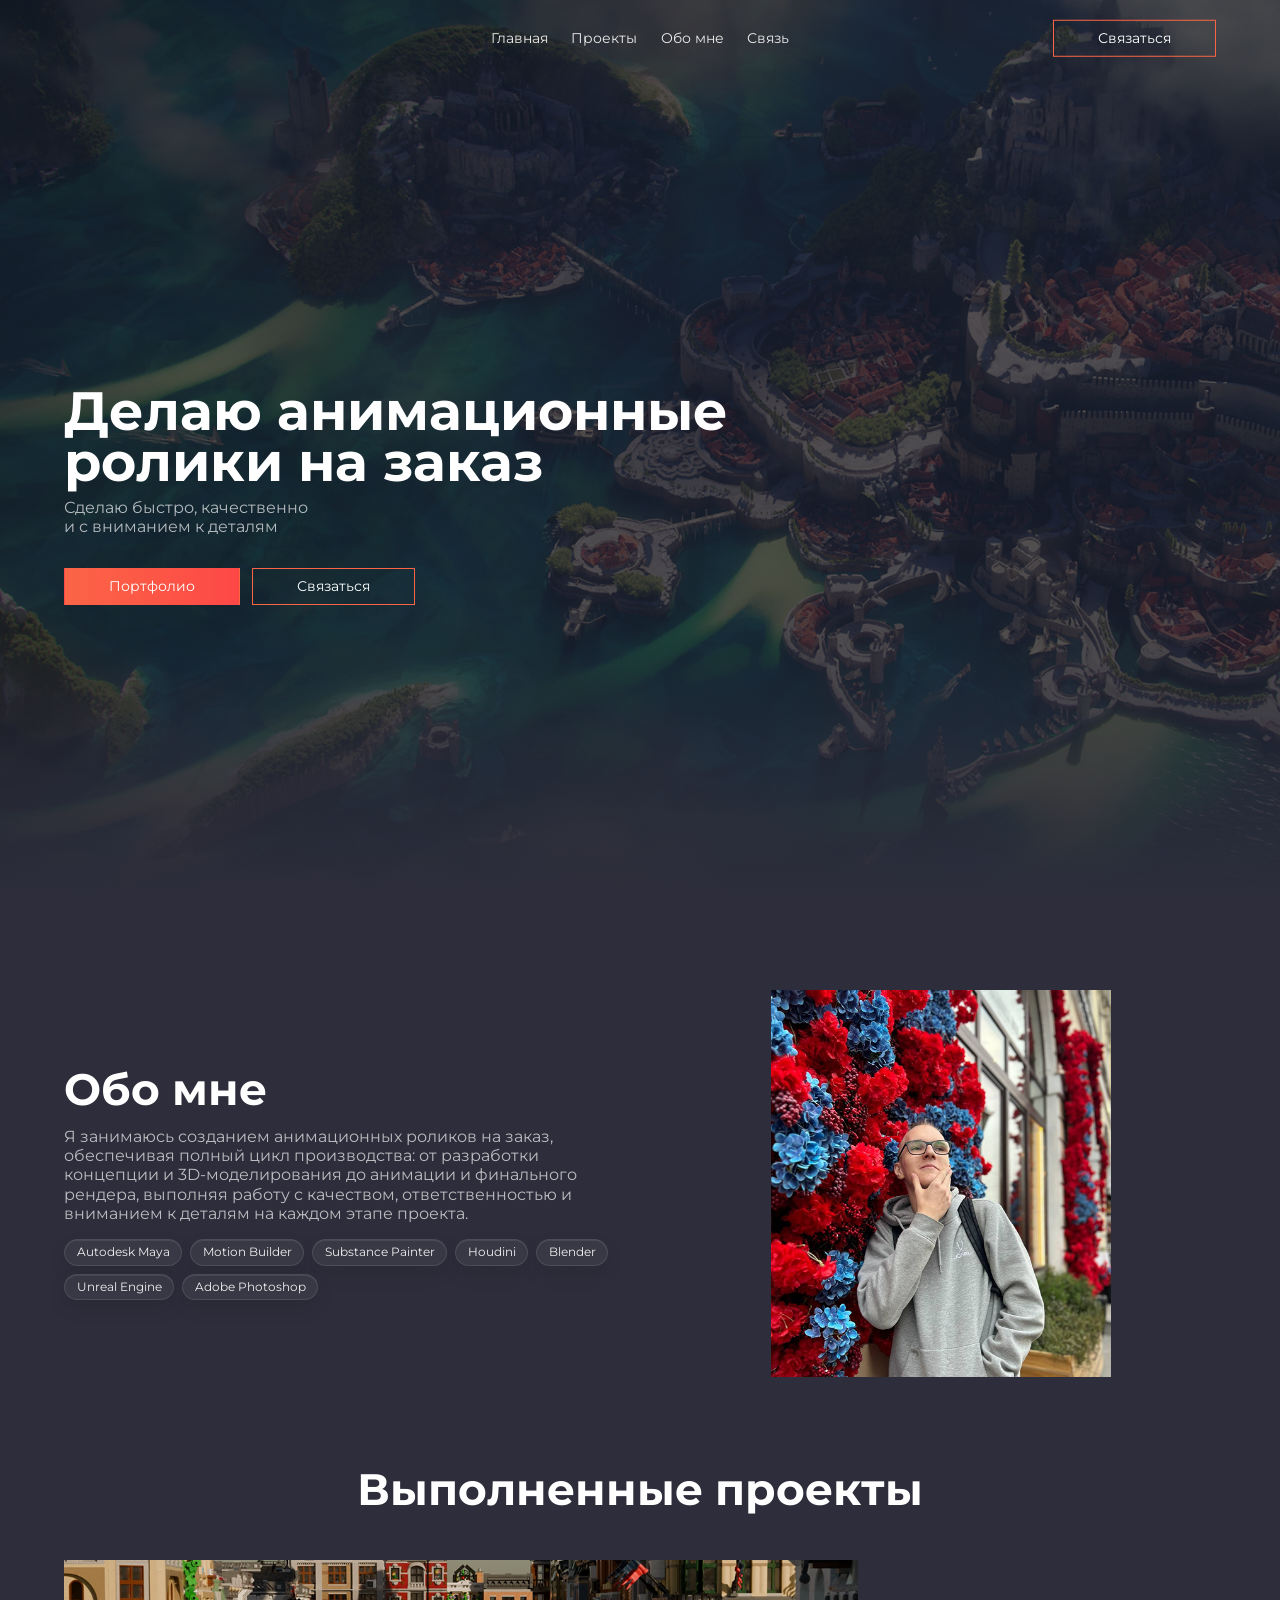
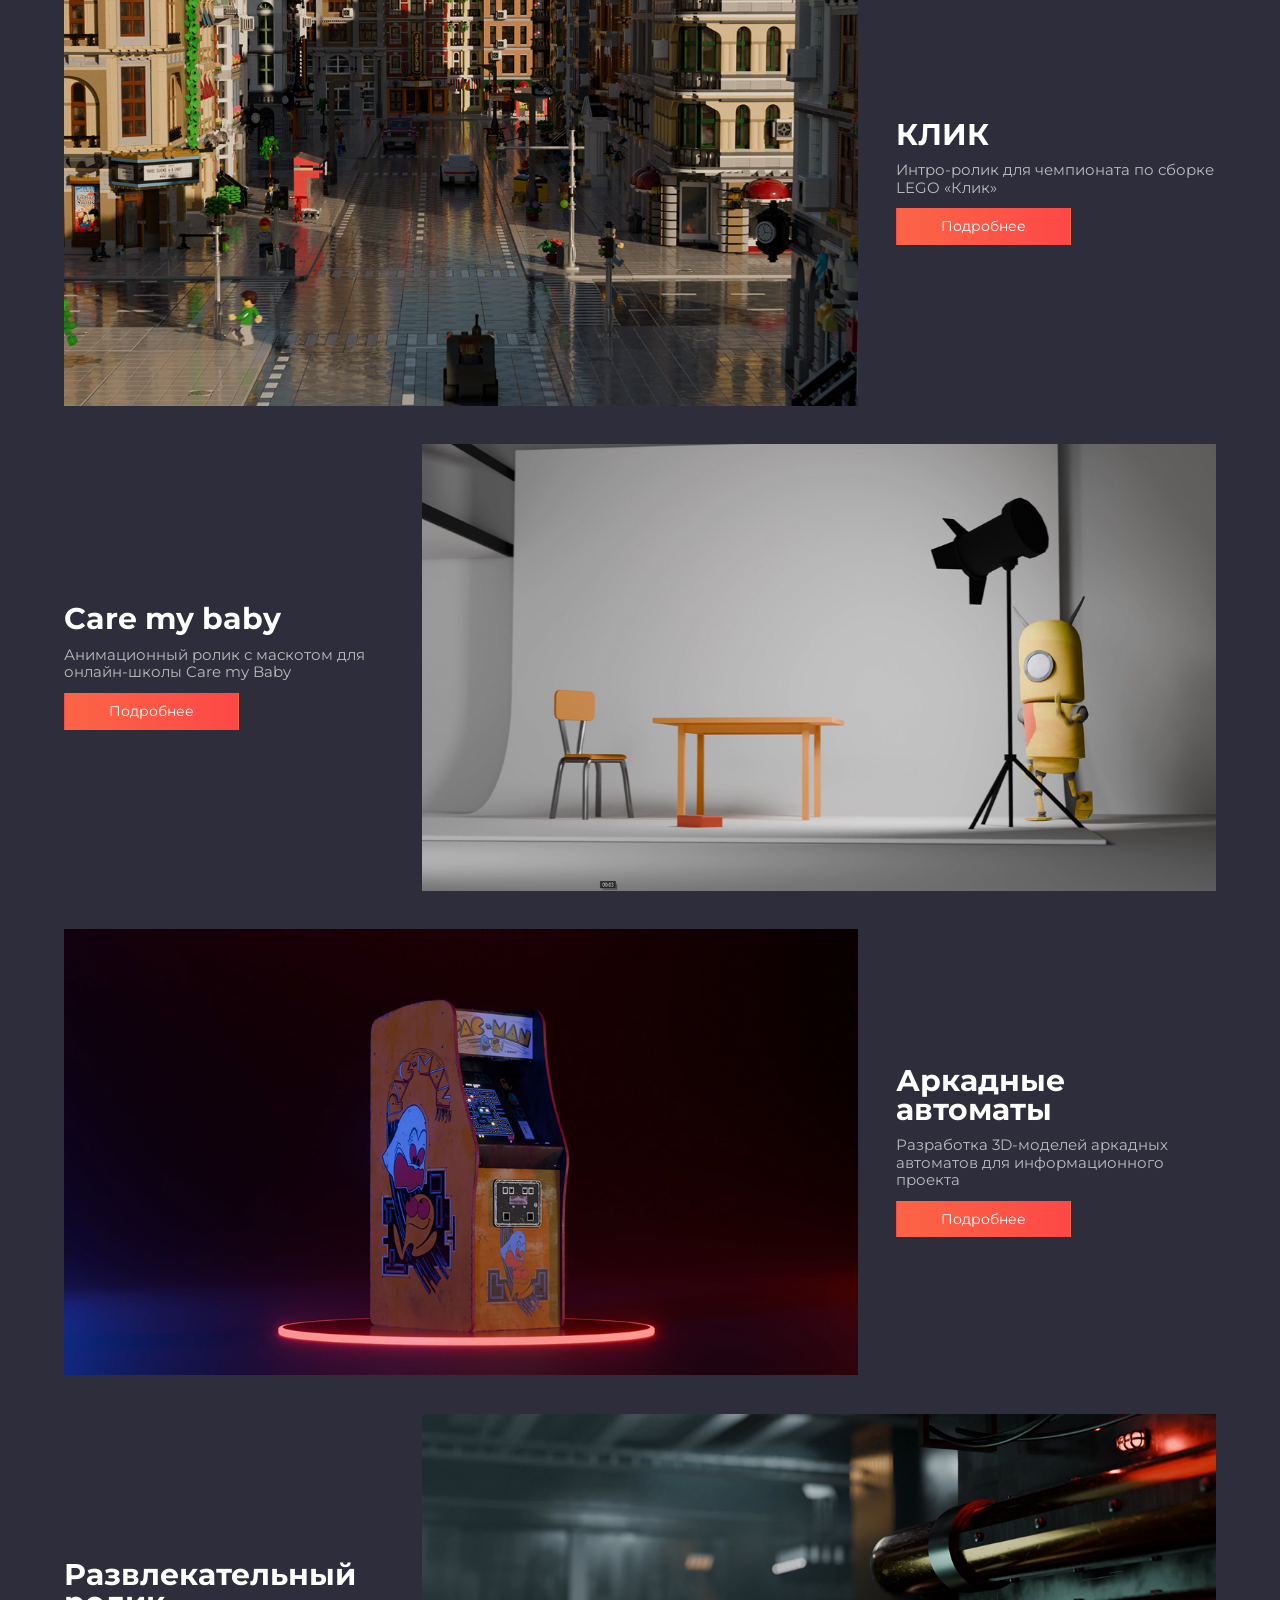
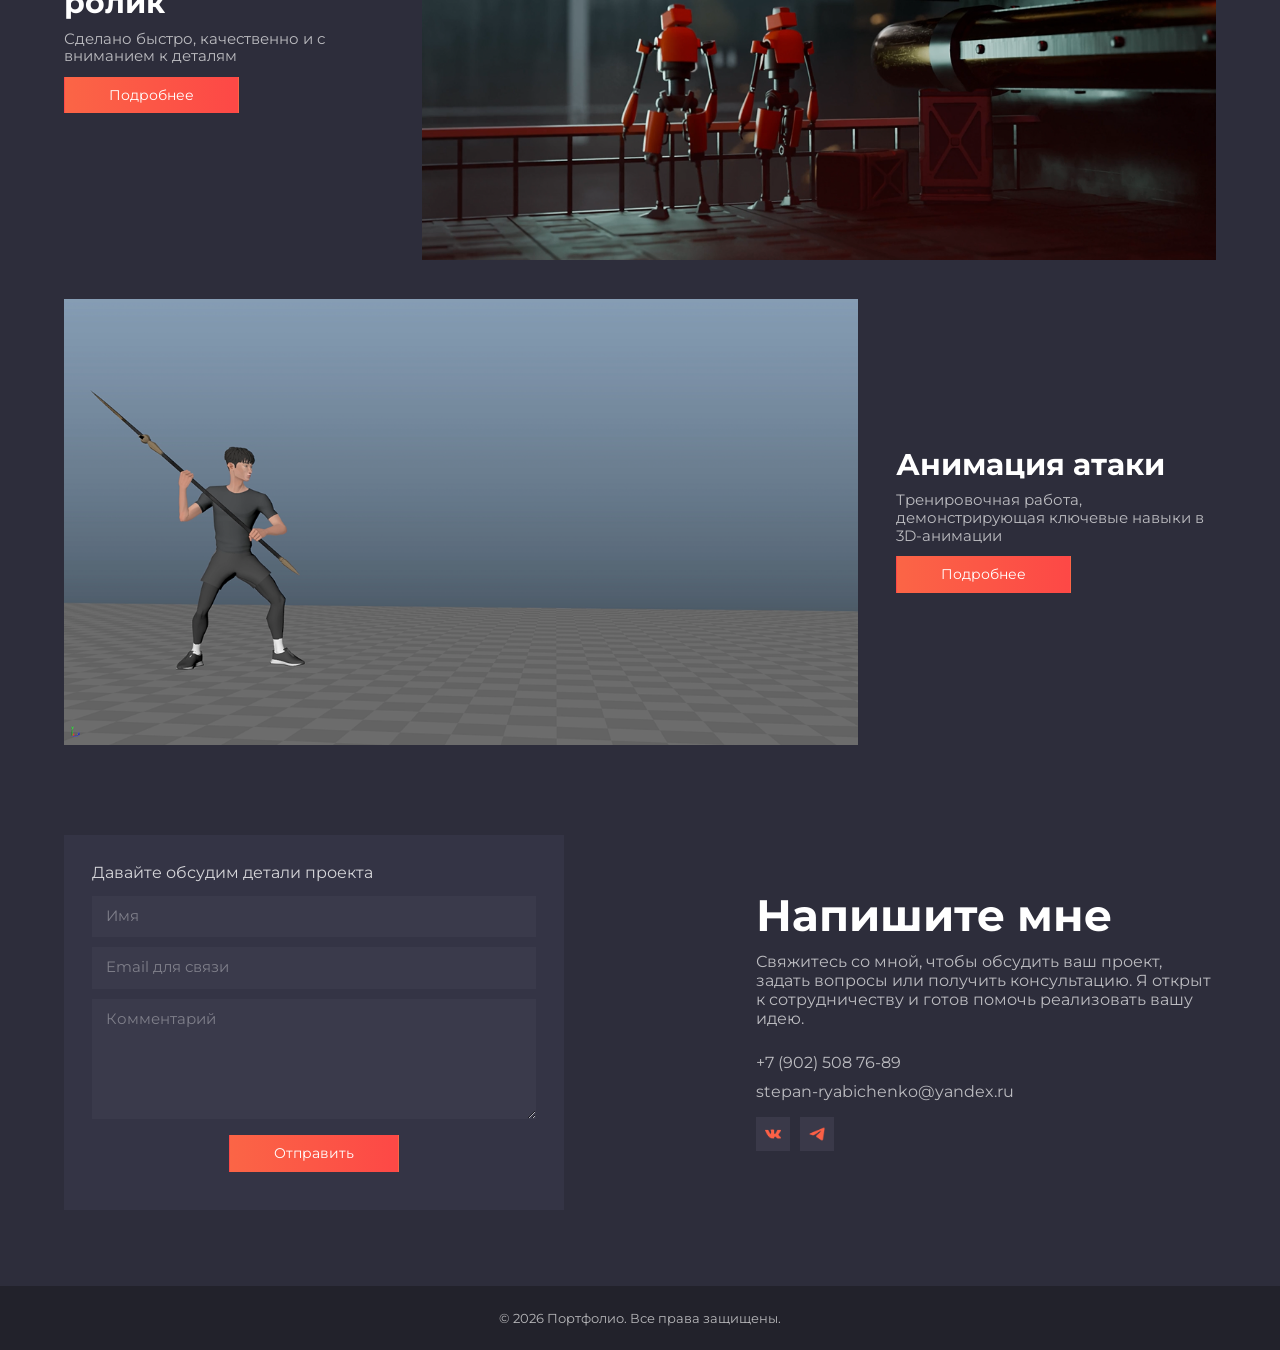
==== index.html @ 2464dab4 "init" ====
<!DOCTYPE html>
<html lang="ru">
<head>
  <meta charset="UTF-8" />
  <meta name="viewport" content="width=device-width, initial-scale=1.0" />
  <title>Портфолио 3D-аниматора</title>

  <link rel="preconnect" href="https://fonts.googleapis.com">
  <link rel="preconnect" href="https://fonts.gstatic.com" crossorigin>
  <link href="https://fonts.googleapis.com/css2?family=Montserrat:wght@400;700&display=swap" rel="stylesheet">

  <link rel="stylesheet" href="style.css" />
</head>
<body>
<header class="site-header">
  <div class="container site-header__inner">
    <nav class="nav">
      <a href="#hero">Главная</a>
      <a href="#projects">Проекты</a>
      <a href="#about">Обо мне</a>
      <a href="#contacts">Связь</a>
    </nav>
    <a class="btn btn--outline" href="#contacts">Связаться</a>
  </div>
</header>

 <main>
  <section class="hero" id="hero">
    <div class="container">
      <div class="hero__content">
        <div class="hero__text">
          <h1>Делаю анимационные<br>ролики на заказ</h1>
          <p class="hero__subtitle">
            Сделаю быстро, качественно<br>
            и с вниманием к деталям
          </p>
        </div>

        <div class="hero__actions">
          <a class="btn" href="#projects">Портфолио</a>
          <a class="btn btn--outline" href="#contacts">Связаться</a>
        </div>
      </div>
    </div>
  </section>

  <section class="about section" id="about">
    <div class="container about__wrapper">
      <div class="about__content">
        <h2>Обо мне</h2>
        <p>
          Я занимаюсь созданием анимационных роликов на заказ, обеспечивая полный
          цикл производства: от разработки концепции и 3D-моделирования до анимации
          и финального рендера, выполняя работу с качеством, ответственностью и
          вниманием к деталям на каждом этапе проекта.
        </p>

        <div class="skills">
          <span>Autodesk Maya</span>
          <span>Motion Builder</span>
          <span>Substance Painter</span>
          <span>Houdini</span>
          <span>Blender</span>
          <span>Unreal Engine</span>
          <span>Adobe Photoshop</span>
        </div>
      </div>

      <div class="about__image">
        <img src="img/portrait.png" alt="Портрет">
      </div>
    </div>
  </section>

  <section class="projects section" id="projects">
    <div class="container">
      <h2 class="section-title">Выполненные проекты</h2>

      <div class="projects-list">
        <article class="project">
          <div class="project__image">
            <img src="img/project-01.png" alt="Проект КЛИК">
          </div>
          <div class="project__info">
            <h3>КЛИК</h3>
            <p>Интро-ролик для чемпионата по сборке LEGO «Клик»</p>
            <a class="btn" href="project-01.html">Подробнее</a>
          </div>
        </article>

        <article class="project project--reverse">
          <div class="project__image">
            <img src="img/project-02.png" alt="Проект Care my baby">
          </div>
          <div class="project__info">
            <h3>Care my baby</h3>
            <p>Анимационный ролик с маскотом для онлайн-школы Care my Baby</p>
            <a class="btn" href="project-02.html">Подробнее</a>
          </div>
        </article>

        <article class="project">
          <div class="project__image">
            <img src="img/project-03.png" alt="Аркадные автоматы">
          </div>
          <div class="project__info">
            <h3>Аркадные автоматы</h3>
            <p>Разработка 3D-моделей аркадных автоматов для информационного проекта</p>
            <a class="btn" href="project-03.html">Подробнее</a>
          </div>
        </article>

        <article class="project project--reverse">
          <div class="project__image">
            <img src="img/project-04.png" alt="Развлекательный ролик">
          </div>
          <div class="project__info">
            <h3>Развлекательный ролик</h3>
            <p>Сделано быстро, качественно и с вниманием к деталям</p>
            <a class="btn" href="project-04.html">Подробнее</a>
          </div>
        </article>

        <article class="project">
          <div class="project__image">
            <img src="img/project-05.png" alt="Анимационный ролик">
          </div>
          <div class="project__info">
            <h3>Анимация атаки</h3>
            <p>Тренировочная работа, демонстрирующая ключевые навыки в 3D-анимации</p>
            <a class="btn" href="project-05.html">Подробнее</a>
          </div>
        </article>
      </div>
    </div>
  </section>

  <section class="contacts section" id="contacts">
    <div class="container contacts__wrapper">
        <form id="contact-form" class="contact-form">
        <p class="contact-form__title">Давайте обсудим детали проекта</p>

        <input type="text" id="name" placeholder="Имя">
        <input type="email" id="email" placeholder="Email для связи">
        <textarea id="message" placeholder="Комментарий"></textarea>

        <button id="submit-btn" class="btn" type="submit">
            Отправить
        </button>

        <div id="form-status" class="form-status"></div>
        </form>

      <div class="contacts__content">
        <h2>Напишите мне</h2>
        <p>
          Свяжитесь со мной, чтобы обсудить ваш проект, задать вопросы или получить
          консультацию. Я открыт к сотрудничеству и готов помочь реализовать вашу идею.
        </p>

        <div class="contacts__info">
          <a href="tel:+79025087689">+7 (902) 508 76-89</a>
          <a href="mailto:stepan-ryabichenko@yandex.ru">stepan-ryabichenko@yandex.ru</a>

          <div class="socials">
            <a href="#" aria-label="VK">
              <img src="img/icon-01.png" alt="VK">
            </a>
            <a href="#" aria-label="Telegram">
              <img src="img/icon-02.png" alt="Telegram">
            </a>
          </div>
        </div>
      </div>
    </div>
  </section>
</main>

  <footer class="footer">
    <div class="container">
      <p>© 2026 Портфолио. Все права защищены.</p>
    </div>
  </footer>

  <script src="java/script4.js"></script>
</body>
</html>
---- style.css ----
:root {
  --bg-color: #2d2d3b;
  --card-color: #343445;
  --footer-color: #22222b;
  --icon-bg: #3a3949;

  --text-color: #ffffff;
  --text-muted: rgba(255, 255, 255, 0.8);
  --text-soft: rgba(255, 255, 255, 0.68);

  --gradient-start: #fb6546;
  --gradient-end: #fd4846;

  --container-width: min(90vw, 1200px);

  --section-gap: clamp(56px, 7vw, 96px);
  --title-text-gap: 10px;
  --hero-gap: 32px;

  --transition: 0.25s ease;
}

* {
  margin: 0;
  padding: 0;
  box-sizing: border-box;
}

html {
  scroll-behavior: smooth;
  font-size: 16px;
  height: 100%;
}

body {
  min-height: 100%;
  font-family: "Montserrat", Arial, sans-serif;
  font-weight: 400;
  background-color: var(--bg-color);
  color: var(--text-color);
  line-height: 1.2;
}

img {
  display: block;
  width: 100%;
  height: auto;
}

a {
  color: inherit;
  text-decoration: none;
}

button,
input,
textarea {
  font: inherit;
  color: inherit;
}

.container {
  width: var(--container-width);
  margin: 0 auto;
}

.section {
  margin-top: var(--section-gap);
}

/* HEADER */

.site-header {
  position: absolute;
  top: 0;
  left: 0;
  width: 100%;
  z-index: 5;
}

.site-header__inner {
  display: flex;
  justify-content: center;
  align-items: center;
  gap: clamp(22px, 2vw, 36px);
  padding: clamp(20px, 2.5vw, 30px) 0;
  position: relative;
}

.nav {
  display: flex;
  align-items: center;
  gap: clamp(16px, 1.8vw, 26px);
  flex-wrap: wrap;
}

.nav a {
  font-size: clamp(0.8rem, 0.75rem + 0.15vw, 0.95rem);
  font-weight: 400;
  color: rgba(255, 255, 255, 0.9);
  transition: opacity var(--transition);
}

.nav a:hover {
  opacity: 0.75;
}

/* BUTTONS */

.btn {
  display: inline-flex;
  justify-content: center;
  align-items: center;
  padding: 0.625em 3.125em;
  background: linear-gradient(to right, var(--gradient-start), var(--gradient-end));
  color: var(--text-color);
  border: 1px solid transparent;
  cursor: pointer;
  font-size: clamp(0.8rem, 0.76rem + 0.15vw, 0.95rem);
  font-weight: 400;
  transition:
    filter var(--transition),
    transform var(--transition),
    background var(--transition),
    border-color var(--transition),
    box-shadow var(--transition);
}

.btn:hover {
  filter: brightness(0.84);
  color: var(--text-color);
}

.btn:active {
  filter: brightness(0.72);
  transform: translateY(1px);
  color: var(--text-color);
}

.btn--outline {
  background: transparent;
  border: 1px solid var(--gradient-start);
  color: var(--text-color);
}

.btn--outline:hover {
  background: linear-gradient(to right, var(--gradient-start), var(--gradient-end));
  border-color: transparent;
  filter: brightness(0.84);
  color: var(--text-color);
}

.btn--outline:active {
  background: linear-gradient(to right, var(--gradient-start), var(--gradient-end));
  border-color: transparent;
  filter: brightness(0.72);
  transform: translateY(1px);
  color: var(--text-color);
}

.site-header .btn {
  position: absolute;
  right: 0;
  top: 50%;
  transform: translateY(-50%);
}

/* HERO */

.hero {
  min-height: 100vh;
  display: flex;
  align-items: center;
  background:
    linear-gradient(rgba(20, 22, 32, 0.35), rgba(20, 22, 32, 0.45)),
    url("img/main.png") center / cover no-repeat;
  position: relative;
}

.hero::after {
  content: "";
  position: absolute;
  inset: 0;
  background: linear-gradient(to bottom, rgba(45, 45, 59, 0) 72%, var(--bg-color) 100%);
}

.hero .container {
  position: relative;
  z-index: 2;
}

.hero__content {
  max-width: min(100%, 820px);
  display: flex;
  flex-direction: column;
  align-items: flex-start;
  gap: var(--hero-gap);
  padding-top: clamp(70px, 7vw, 110px);
}

.hero__text {
  display: flex;
  flex-direction: column;
  gap: var(--title-text-gap);
}

.hero h1 {
  font-size: clamp(2.45rem, 1.8rem + 2vw, 4rem);
  font-weight: 700;
  line-height: 0.95;
  max-width: none;
}

.hero__subtitle {
  font-size: clamp(0.9rem, 0.82rem + 0.25vw, 1rem);
  font-weight: 400;
  color: var(--text-soft);
  line-height: 1.2;
}

.hero__actions {
  display: flex;
  align-items: center;
  gap: 12px;
  flex-wrap: wrap;
}

/* TITLES */

.section-title,
.about h2,
.contacts h2 {
  font-size: clamp(2rem, 1.5rem + 1.6vw, 3rem);
  font-weight: 700;
  line-height: 1;
}

.section-title {
  text-align: center;
  margin-bottom: clamp(30px, 4vw, 48px);
}

/* PROJECTS */

.projects-list {
  display: flex;
  flex-direction: column;
  gap: clamp(28px, 3vw, 46px);
}

.project {
  display: flex;
  align-items: center;
  justify-content: space-between;
  gap: clamp(20px, 3vw, 42px);
}

.project--reverse {
  flex-direction: row-reverse;
}

.project__image,
.project__info {
  flex: 1 1 0;
}

.project__image img {
  aspect-ratio: 16 / 9;
  object-fit: cover;
}

.project__info {
  max-width: 320px;
  display: flex;
  flex-direction: column;
  align-items: flex-start;
  gap: 12px;
}

.project__info h3 {
  font-size: clamp(1.5rem, 1.15rem + 0.9vw, 2rem);
  font-weight: 700;
  line-height: 0.95;
}

.project__info p {
  font-size: clamp(0.85rem, 0.8rem + 0.2vw, 1rem);
  font-weight: 400;
  color: var(--text-soft);
  line-height: 1.15;
}

/* ABOUT */

.about__wrapper {
  display: flex;
  justify-content: space-between;
  align-items: center;
  gap: clamp(24px, 4vw, 54px);
}

.about__content,
.about__image {
  flex: 1 1 0;
}

.about__content {
  max-width: 560px;
  display: flex;
  flex-direction: column;
  gap: 16px;
}

.about__content p {
  font-size: clamp(0.9rem, 0.84rem + 0.2vw, 1rem);
  font-weight: 400;
  color: var(--text-soft);
  line-height: 1.2;
}

.skills {
  display: flex;
  flex-wrap: wrap;
  gap: 8px;
}

.skills span {
  display: inline-flex;
  align-items: center;
  justify-content: center;
  padding: 0.42em 0.95em;
  font-size: clamp(0.68rem, 0.64rem + 0.15vw, 0.8rem);
  font-weight: 400;
  color: rgba(255, 255, 255, 0.92);
  background: rgba(255, 255, 255, 0.06);
  border: 1px solid rgba(255, 255, 255, 0.1);
  box-shadow:
    inset 0 1px 0 rgba(255, 255, 255, 0.08),
    0 8px 20px rgba(0, 0, 0, 0.08);
  backdrop-filter: blur(8px);
  -webkit-backdrop-filter: blur(8px);
  border-radius: 999px;
}

.about__image {
  display: flex;
  justify-content: center;
}

.about__image img {
  width: min(100%, 340px);
  object-fit: cover;
}

/* CONTACTS */

.contacts__wrapper {
  display: flex;
  justify-content: space-between;
  align-items: center;
  gap: clamp(24px, 4vw, 60px);
}

.contacts__content,
.contact-form {
  flex: 1 1 0;
}

.contact-form {
  max-width: 500px;
  background-color: var(--card-color);
  padding: clamp(20px, 2.5vw, 28px);
  display: flex;
  flex-direction: column;
  gap: 10px;
}

.contact-form__title {
  font-size: clamp(0.9rem, 0.84rem + 0.2vw, 1rem);
  font-weight: 400;
  color: var(--text-muted);
  margin-bottom: 4px;
}

.contact-form input,
.contact-form textarea {
  width: 100%;
  border: none;
  outline: none;
  padding: 12px 14px;
  background: rgba(255, 255, 255, 0.03);
  color: var(--text-color);
  font-size: clamp(0.85rem, 0.8rem + 0.15vw, 0.95rem);
  font-weight: 400;
}

.contact-form input::placeholder,
.contact-form textarea::placeholder {
  color: rgba(255, 255, 255, 0.35);
}

.contact-form textarea {
  min-height: 120px;
  resize: vertical;
}

.contact-form .btn {
  align-self: center;
  margin-top: 6px;
}

.contacts__content {
  max-width: 460px;
  display: flex;
  flex-direction: column;
  gap: 14px;
}

.contacts__content p,
.contacts__info a {
  font-size: clamp(0.9rem, 0.84rem + 0.2vw, 1rem);
  font-weight: 400;
  color: var(--text-soft);
  line-height: 1.2;
}

.contacts__info {
  display: flex;
  flex-direction: column;
  gap: 10px;
  margin-top: 10px;
}

.socials {
  display: flex;
  gap: 10px;
  margin-top: 6px;
}

.socials a {
  display: inline-flex;
  justify-content: center;
  align-items: center;
  width: 34px;
  height: 34px;
  background-color: var(--icon-bg);
  transition: opacity var(--transition), transform var(--transition), background-color var(--transition);
}

.socials a img {
  width: 16px;
  height: 16px;
  object-fit: contain;
}

.socials a:hover {
  opacity: 0.9;
  background-color: #444355;
}

.socials a:active {
  transform: translateY(1px);
}

/* FOOTER */

.footer {
  margin-top: clamp(50px, 6vw, 80px);
  padding: 24px 0;
  text-align: center;
  background-color: var(--footer-color);
}

.footer p {
  font-size: clamp(0.78rem, 0.74rem + 0.12vw, 0.9rem);
  font-weight: 400;
  color: var(--text-soft);
}

/* ADAPTIVE */

@media (max-width: 1024px) {
  .site-header__inner {
    justify-content: space-between;
  }

  .site-header .btn {
    position: static;
    transform: none;
    margin-left: auto;
  }

  .project,
  .project--reverse,
  .about__wrapper,
  .contacts__wrapper {
    flex-direction: column;
    align-items: flex-start;
  }

  .project__info,
  .about__content,
  .contacts__content,
  .contact-form {
    max-width: 100%;
  }

  .about__image,
  .contact-form {
    width: 100%;
  }

  .section-title {
    text-align: left;
  }

  .contacts__wrapper {
    align-items: flex-start;
  }
}

@media (max-width: 768px) {
  html,
  body {
    min-height: 100%;
  }

  body {
    display: flex;
    flex-direction: column;
  }

  main {
    flex: 1 0 auto;
  }

  .footer {
    flex-shrink: 0;
  }

  .site-header {
    position: absolute;
    background-color: transparent;
  }

  .site-header__inner {
    flex-direction: column;
    align-items: flex-start;
    gap: 16px;
  }

  .site-header .btn {
    display: none;
  }

  .hero {
    min-height: auto;
    padding: 72px 0 72px;
  }

  .hero__content {
    padding-top: 0;
    gap: 24px;
  }

  .hero__actions {
    width: 100%;
  }

  .hero__actions .btn {
    width: 100%;
  }

  .project__image img {
    aspect-ratio: 4 / 3;
  }

  .project__info {
    gap: 10px;
  }
}
/* PROJECT PAGE */

.site-header--static {
  position: relative;
}

.project-page {
  flex: 1 0 auto;
}

.project-detail--first {
  margin-top: clamp(24px, 4vw, 40px);
}

.project-back {
  display: inline-flex;
  align-items: center;
  margin-bottom: 12px;
  font-size: clamp(0.82rem, 0.78rem + 0.14vw, 0.95rem);
  color: var(--text-soft);
  transition: opacity var(--transition);
}

.project-back:hover {
  opacity: 0.78;
}

.project-detail__title {
  font-size: clamp(2.3rem, 1.7rem + 1.8vw, 3.5rem);
  font-weight: 700;
  line-height: 1;
  margin-bottom: clamp(22px, 3vw, 32px);
}

.project-detail__hero {
  margin-bottom: clamp(24px, 3vw, 36px);
}

.project-detail__main-video {
  display: block;
  width: 100%;
  aspect-ratio: 16 / 9;
  object-fit: cover;
  background-color: #000;
}

.project-detail__info {
  display: flex;
  justify-content: space-between;
  align-items: flex-start;
  gap: clamp(28px, 4vw, 72px);
}

.project-detail__text {
  flex: 1 1 auto;
  max-width: 760px;
  display: flex;
  flex-direction: column;
  gap: 16px;
}

.project-detail__text p {
  font-size: clamp(0.98rem, 0.9rem + 0.18vw, 1.1rem);
  line-height: 1.25;
  color: var(--text-soft);
}

.project-detail__meta {
  flex: 0 0 170px;
  display: flex;
  flex-direction: column;
  gap: 26px;
}

.project-meta-item {
  display: flex;
  flex-direction: column;
  gap: 4px;
}

.project-meta-item__label {
  font-size: clamp(0.82rem, 0.78rem + 0.12vw, 0.92rem);
  color: var(--text-soft);
}

.project-meta-item__value {
  font-size: clamp(1rem, 0.94rem + 0.14vw, 1.15rem);
  font-weight: 700;
  color: var(--text-color);
}

.project-slider__title {
  font-size: clamp(2rem, 1.5rem + 1.6vw, 3rem);
  font-weight: 700;
  line-height: 1;
  margin-bottom: clamp(24px, 3vw, 34px);
}

.slider {
  display: flex;
  flex-direction: column;
  align-items: center;
  gap: 18px;
}

.slider__viewport {
  position: relative;
  width: 100%;
}

.slider__video {
  display: block;
  width: 100%;
  aspect-ratio: 16 / 9;
  object-fit: cover;
  background-color: #000;
}

.slider__arrow {
  position: absolute;
  top: 50%;
  transform: translateY(-50%);
  width: clamp(42px, 4vw, 56px);
  height: clamp(42px, 4vw, 56px);
  display: inline-flex;
  justify-content: center;
  align-items: center;
  border: 1px solid rgba(255, 255, 255, 0.14);
  border-radius: 999px;
  background: rgba(255, 255, 255, 0.1);
  color: var(--text-color);
  font-size: clamp(1.4rem, 1.2rem + 0.3vw, 1.7rem);
  cursor: pointer;
  backdrop-filter: blur(8px);
  -webkit-backdrop-filter: blur(8px);
  box-shadow:
    inset 0 1px 0 rgba(255, 255, 255, 0.08),
    0 8px 20px rgba(0, 0, 0, 0.12);
  transition:
    background var(--transition),
    transform var(--transition),
    opacity var(--transition),
    border-color var(--transition);
}

.slider__arrow:hover {
  background: rgba(255, 255, 255, 0.16);
}

.slider__arrow:active {
  transform: translateY(calc(-50% + 1px));
  background: rgba(255, 255, 255, 0.22);
}

.slider__arrow--prev {
  left: clamp(14px, 2vw, 22px);
}

.slider__arrow--next {
  right: clamp(14px, 2vw, 22px);
}

.slider__dots {
  display: flex;
  align-items: center;
  justify-content: center;
  gap: 10px;
}

.slider__dot {
  width: 56px;
  height: 6px;
  border: none;
  background-color: #4a495f;
  cursor: pointer;
  transition: background-color var(--transition), opacity var(--transition);
}

.slider__dot:hover {
  opacity: 0.85;
}

.slider__dot.is-active {
  background: linear-gradient(to right, var(--gradient-start), var(--gradient-end));
}

@media (max-width: 1024px) {
  .project-detail__info {
    flex-direction: column;
    gap: 24px;
  }

  .project-detail__meta {
    flex: 1 1 auto;
    width: 100%;
    display: grid;
    grid-template-columns: repeat(3, minmax(120px, 1fr));
    gap: 20px;
  }
}

@media (max-width: 768px) {
  .project-detail--first {
    margin-top: 50px;
  }
  .site-header--static {
    position: absolute;
    background-color: transparent;
  }

  .project-detail__title {
    margin-bottom: 18px;
  }

  .project-detail__hero {
    margin-bottom: 20px;
  }

  .project-detail__meta {
    grid-template-columns: 1fr;
    gap: 16px;
  }

  .slider__arrow {
    width: 40px;
    height: 40px;
    font-size: 1.3rem;
  }

  .slider__dot {
    width: 42px;
  }
}
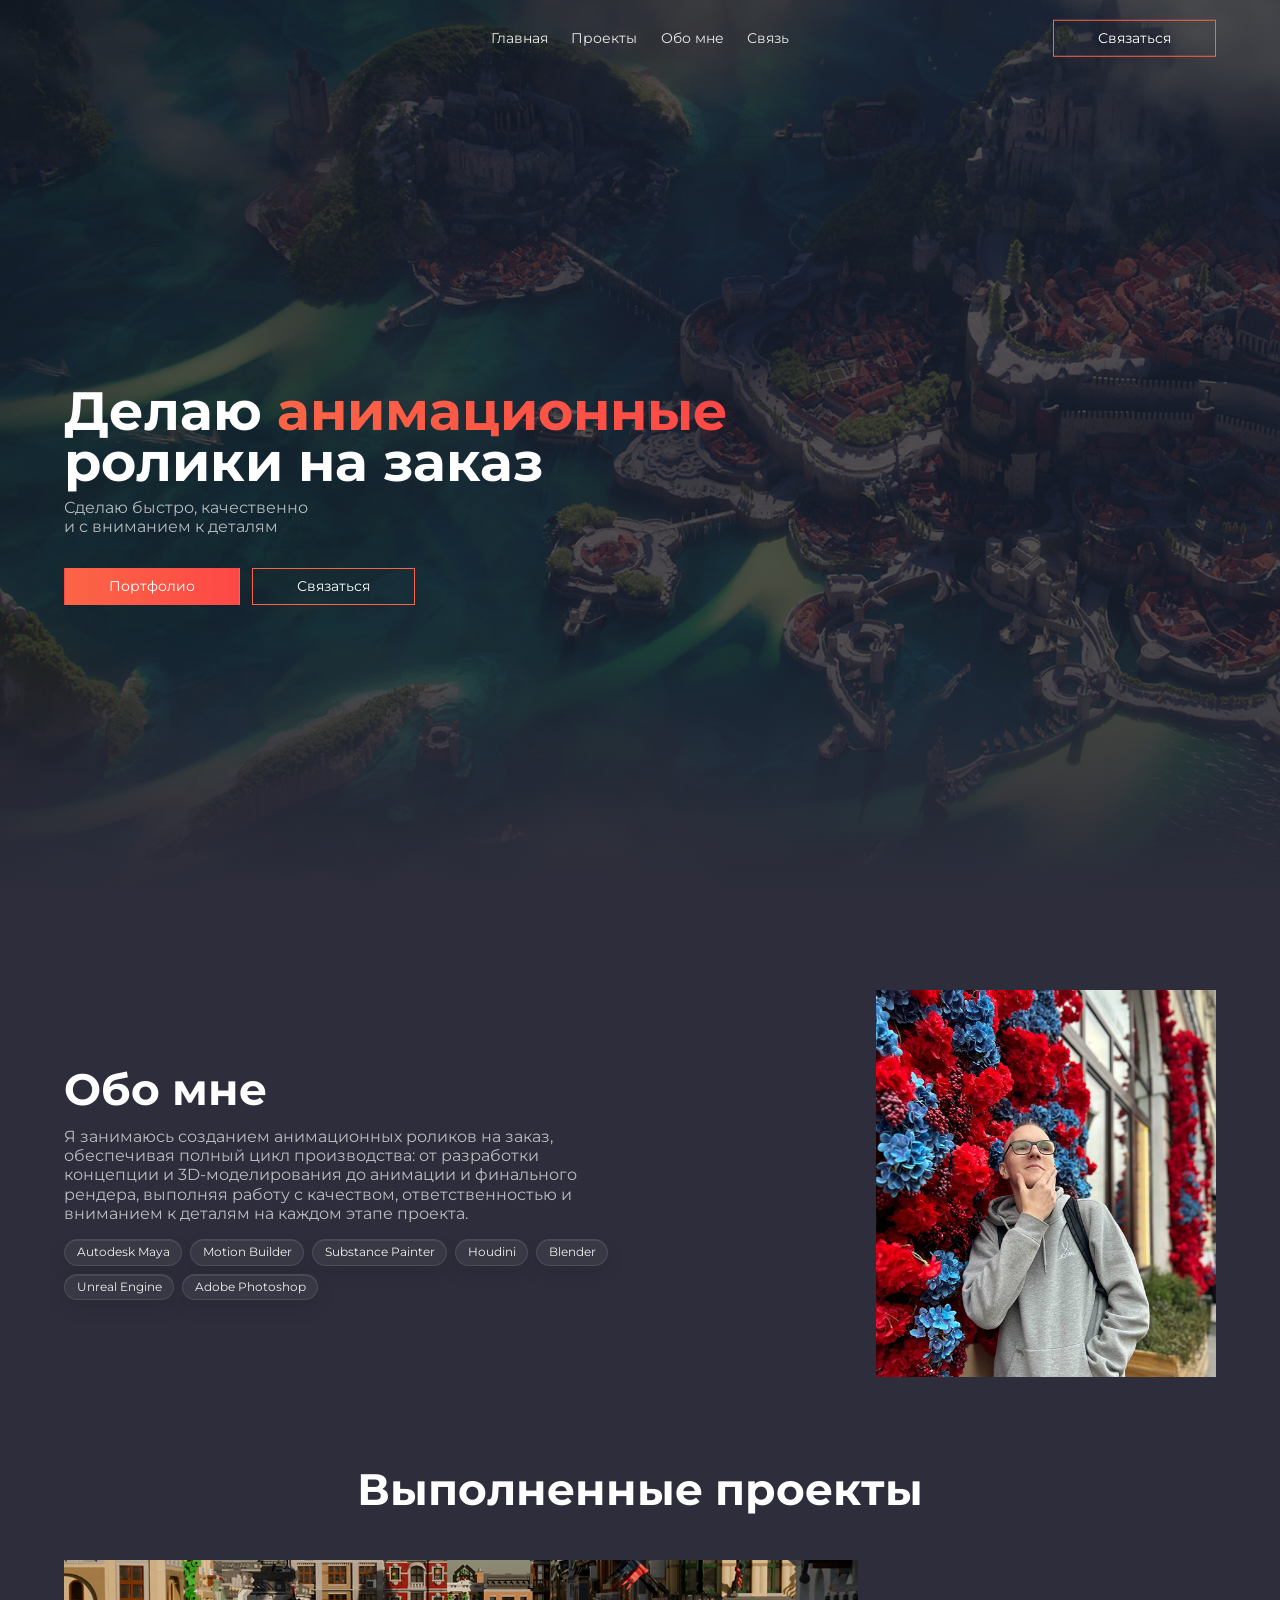
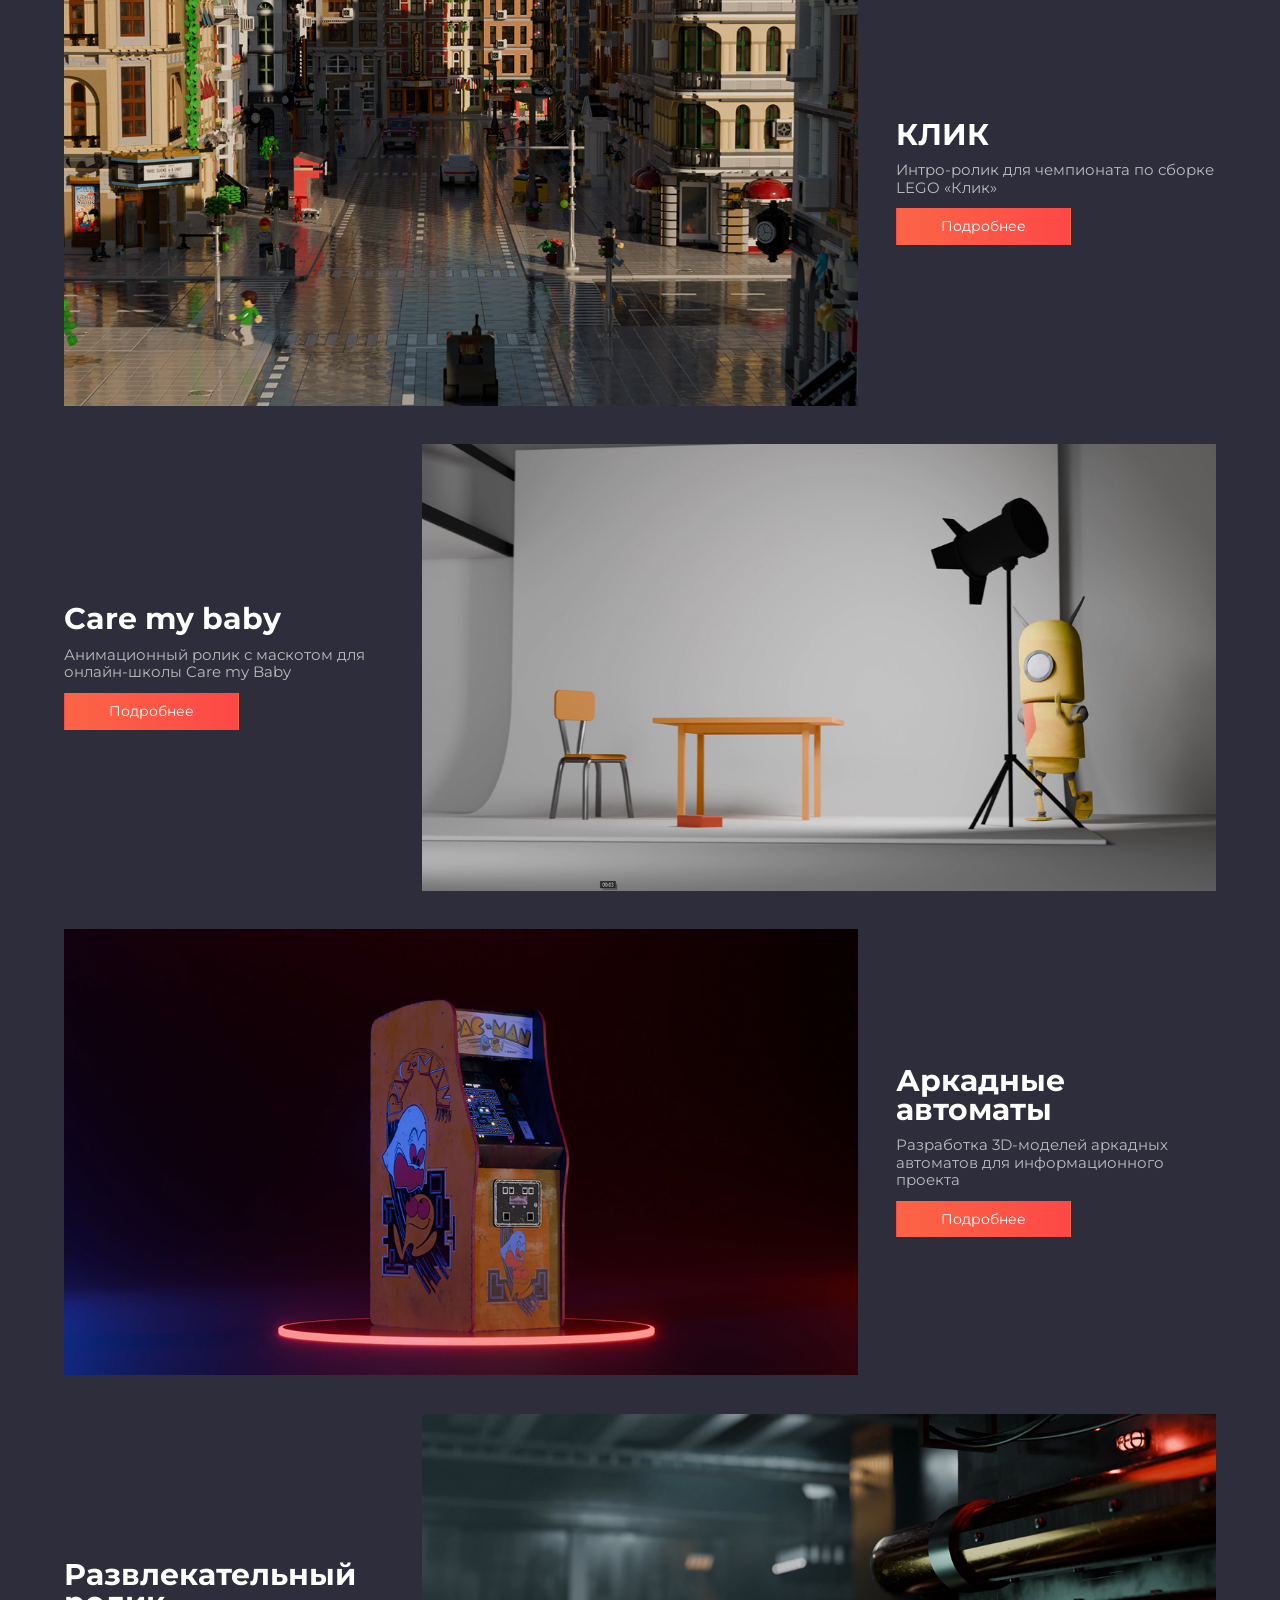
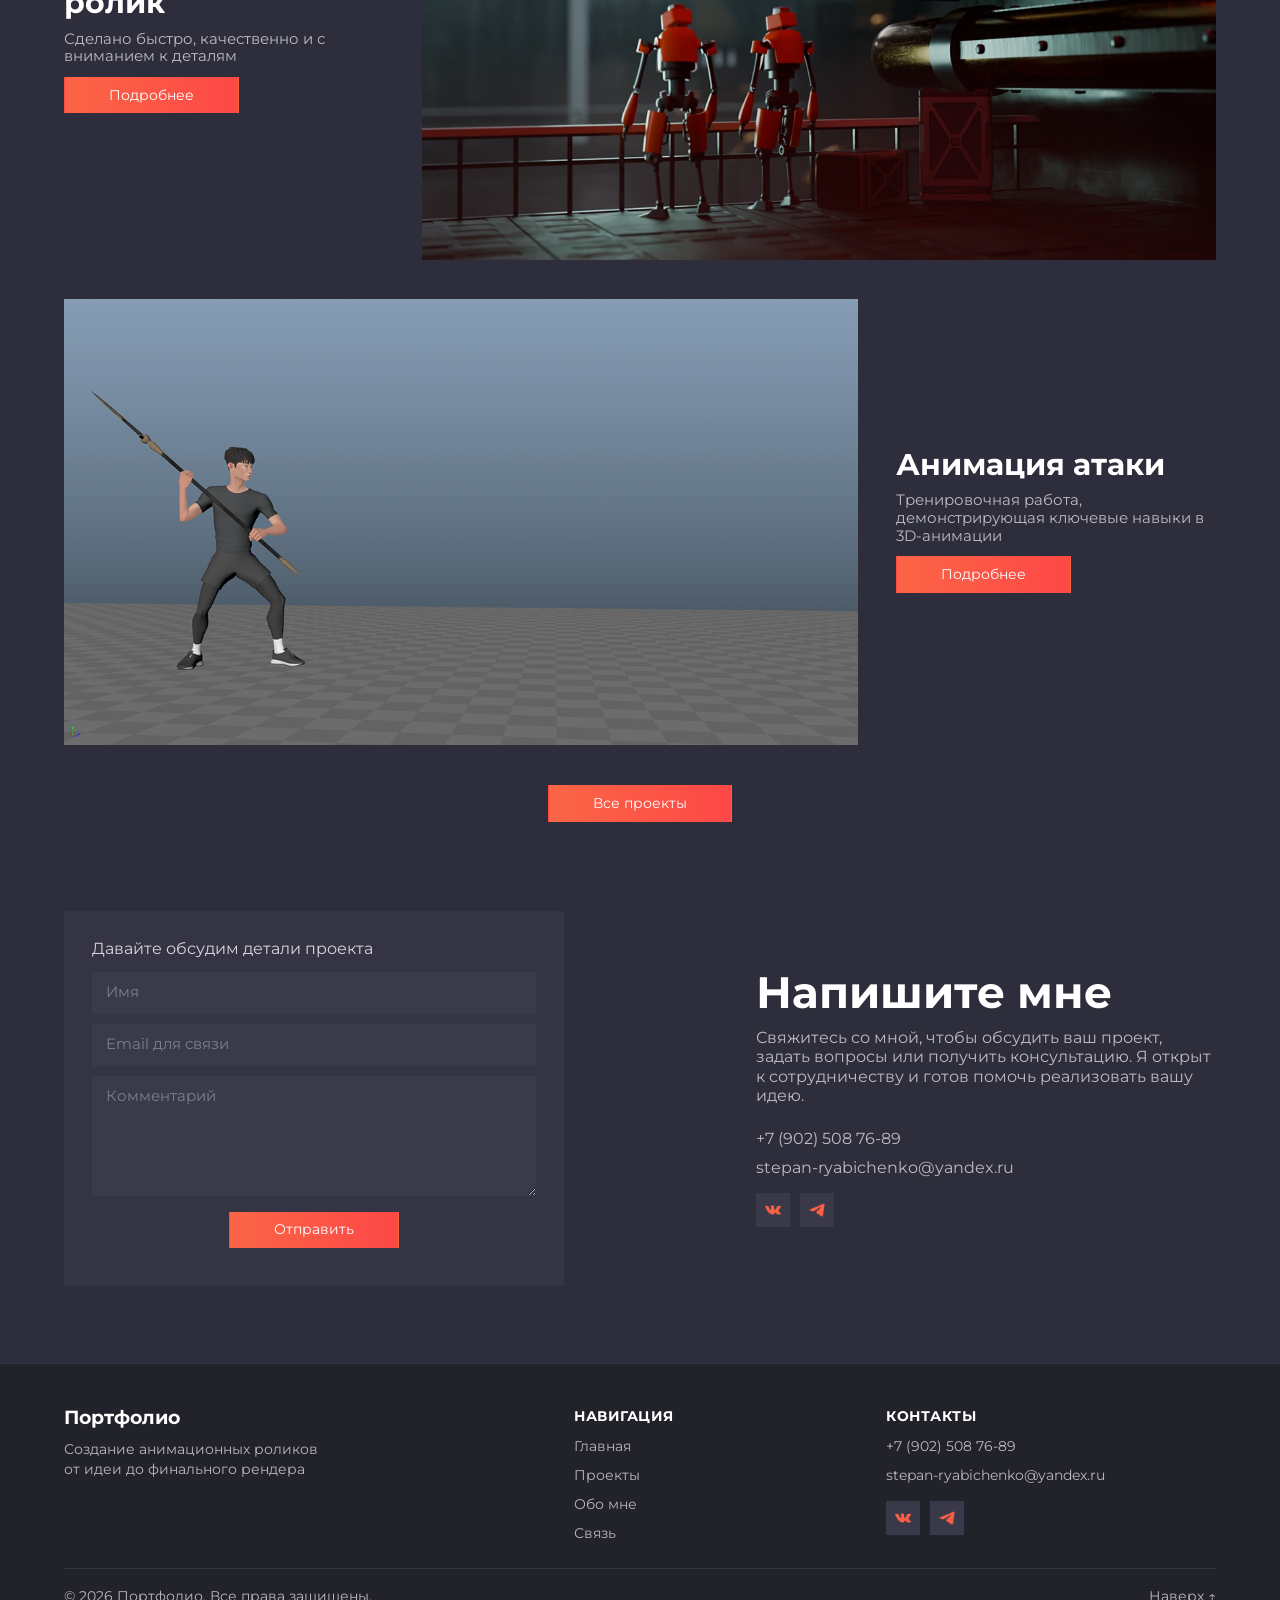
==== commit e060c21f: "front-update" ====
--- a/index.html
+++ b/index.html
@@ -11,12 +11,12 @@
 
   <link rel="stylesheet" href="style.css" />
 </head>
-<body>
+<body id="top">
 <header class="site-header">
   <div class="container site-header__inner">
     <nav class="nav">
       <a href="#hero">Главная</a>
-      <a href="#projects">Проекты</a>
+      <a href="cases.html">Проекты</a>
       <a href="#about">Обо мне</a>
       <a href="#contacts">Связь</a>
     </nav>
@@ -29,7 +29,10 @@
     <div class="container">
       <div class="hero__content">
         <div class="hero__text">
-          <h1>Делаю анимационные<br>ролики на заказ</h1>
+          <h1>
+            Делаю <span class="text-gradient">анимационные</span><br>
+            ролики на заказ
+          </h1>
           <p class="hero__subtitle">
             Сделаю быстро, качественно<br>
             и с вниманием к деталям
@@ -37,7 +40,7 @@
         </div>
 
         <div class="hero__actions">
-          <a class="btn" href="#projects">Портфолио</a>
+          <a class="btn" href="cases.html">Портфолио</a>
           <a class="btn btn--outline" href="#contacts">Связаться</a>
         </div>
       </div>
@@ -72,68 +75,72 @@
     </div>
   </section>
 
-  <section class="projects section" id="projects">
-    <div class="container">
-      <h2 class="section-title">Выполненные проекты</h2>
-
-      <div class="projects-list">
-        <article class="project">
-          <div class="project__image">
-            <img src="img/project-01.png" alt="Проект КЛИК">
-          </div>
-          <div class="project__info">
-            <h3>КЛИК</h3>
-            <p>Интро-ролик для чемпионата по сборке LEGO «Клик»</p>
-            <a class="btn" href="project-01.html">Подробнее</a>
-          </div>
-        </article>
-
-        <article class="project project--reverse">
-          <div class="project__image">
-            <img src="img/project-02.png" alt="Проект Care my baby">
-          </div>
-          <div class="project__info">
-            <h3>Care my baby</h3>
-            <p>Анимационный ролик с маскотом для онлайн-школы Care my Baby</p>
-            <a class="btn" href="project-02.html">Подробнее</a>
-          </div>
-        </article>
-
-        <article class="project">
-          <div class="project__image">
-            <img src="img/project-03.png" alt="Аркадные автоматы">
-          </div>
-          <div class="project__info">
-            <h3>Аркадные автоматы</h3>
-            <p>Разработка 3D-моделей аркадных автоматов для информационного проекта</p>
-            <a class="btn" href="project-03.html">Подробнее</a>
-          </div>
-        </article>
-
-        <article class="project project--reverse">
-          <div class="project__image">
-            <img src="img/project-04.png" alt="Развлекательный ролик">
-          </div>
-          <div class="project__info">
-            <h3>Развлекательный ролик</h3>
-            <p>Сделано быстро, качественно и с вниманием к деталям</p>
-            <a class="btn" href="project-04.html">Подробнее</a>
-          </div>
-        </article>
-
-        <article class="project">
-          <div class="project__image">
-            <img src="img/project-05.png" alt="Анимационный ролик">
-          </div>
-          <div class="project__info">
-            <h3>Анимация атаки</h3>
-            <p>Тренировочная работа, демонстрирующая ключевые навыки в 3D-анимации</p>
-            <a class="btn" href="project-05.html">Подробнее</a>
-          </div>
-        </article>
-      </div>
-    </div>
-  </section>
+<section class="projects section" id="projects">
+  <div class="container">
+    <h2 class="section-title">Выполненные проекты</h2>
+
+    <div class="projects-list">
+      <article class="project">
+        <div class="project__image">
+          <img src="img/project-01.png" alt="Проект КЛИК">
+        </div>
+        <div class="project__info">
+          <h3>КЛИК</h3>
+          <p>Интро-ролик для чемпионата по сборке LEGO «Клик»</p>
+          <a class="btn" href="project-01.html">Подробнее</a>
+        </div>
+      </article>
+
+      <article class="project project--reverse">
+        <div class="project__image">
+          <img src="img/project-02.png" alt="Проект Care my baby">
+        </div>
+        <div class="project__info">
+          <h3>Care my baby</h3>
+          <p>Анимационный ролик с маскотом для онлайн-школы Care my Baby</p>
+          <a class="btn" href="project-02.html">Подробнее</a>
+        </div>
+      </article>
+
+      <article class="project">
+        <div class="project__image">
+          <img src="img/project-03.png" alt="Аркадные автоматы">
+        </div>
+        <div class="project__info">
+          <h3>Аркадные автоматы</h3>
+          <p>Разработка 3D-моделей аркадных автоматов для информационного проекта</p>
+          <a class="btn" href="project-03.html">Подробнее</a>
+        </div>
+      </article>
+
+      <article class="project project--reverse">
+        <div class="project__image">
+          <img src="img/project-04.png" alt="Развлекательный ролик">
+        </div>
+        <div class="project__info">
+          <h3>Развлекательный ролик</h3>
+          <p>Сделано быстро, качественно и с вниманием к деталям</p>
+          <a class="btn" href="project-04.html">Подробнее</a>
+        </div>
+      </article>
+
+      <article class="project">
+        <div class="project__image">
+          <img src="img/project-05.png" alt="Анимационный ролик">
+        </div>
+        <div class="project__info">
+          <h3>Анимация атаки</h3>
+          <p>Тренировочная работа, демонстрирующая ключевые навыки в 3D-анимации</p>
+          <a class="btn" href="project-05.html">Подробнее</a>
+        </div>
+      </article>
+    </div>
+
+    <div class="projects__actions">
+      <a class="btn" href="cases.html">Все проекты</a>
+    </div>
+  </div>
+</section>
 
   <section class="contacts section" id="contacts">
     <div class="container contacts__wrapper">
@@ -176,11 +183,50 @@
   </section>
 </main>
 
-  <footer class="footer">
-    <div class="container">
+<footer class="footer">
+  <div class="container footer__inner">
+    <div class="footer__top">
+      <div class="footer__brand">
+        <p class="footer__title">Портфолио</p>
+        <p class="footer__text">
+          Создание анимационных роликов<br>от идеи до финального рендера
+        </p>
+      </div>
+
+      <div class="footer__column">
+        <p class="footer__heading">Навигация</p>
+        <nav class="footer__nav">
+          <a href="#hero">Главная</a>
+          <a href="cases.html">Проекты</a>
+          <a href="#about">Обо мне</a>
+          <a href="#contacts">Связь</a>
+        </nav>
+      </div>
+
+      <div class="footer__column">
+        <p class="footer__heading">Контакты</p>
+        <div class="footer__contacts">
+          <a href="tel:+79025087689">+7 (902) 508 76-89</a>
+          <a href="mailto:stepan-ryabichenko@yandex.ru">stepan-ryabichenko@yandex.ru</a>
+
+          <div class="socials footer__socials">
+            <a href="#" aria-label="VK">
+              <img src="img/icon-01.png" alt="VK">
+            </a>
+            <a href="#" aria-label="Telegram">
+              <img src="img/icon-02.png" alt="Telegram">
+            </a>
+          </div>
+        </div>
+      </div>
+    </div>
+
+    <div class="footer__bottom">
       <p>© 2026 Портфолио. Все права защищены.</p>
-    </div>
-  </footer>
+      <a class="footer__back" href="#top">Наверх ↑</a>
+    </div>
+  </div>
+</footer>
 
   <script src="java/script4.js"></script>
 </body>
--- a/style.css
+++ b/style.css
@@ -225,6 +225,12 @@
   flex-wrap: wrap;
 }
 
+.text-gradient {
+  background: linear-gradient(to right, var(--gradient-start), var(--gradient-end));
+  -webkit-background-clip: text;
+  -webkit-text-fill-color: transparent;
+}
+
 /* TITLES */
 
 .section-title,
@@ -288,6 +294,12 @@
   font-weight: 400;
   color: var(--text-soft);
   line-height: 1.15;
+}
+
+.projects__actions {
+  display: flex;
+  justify-content: center;
+  margin-top: clamp(28px, 4vw, 40px);
 }
 
 /* ABOUT */
@@ -344,12 +356,13 @@
 
 .about__image {
   display: flex;
-  justify-content: center;
+  justify-content: flex-end;
 }
 
 .about__image img {
   width: min(100%, 340px);
   object-fit: cover;
+  margin-left: auto;
 }
 
 /* CONTACTS */
@@ -466,15 +479,116 @@
 
 .footer {
   margin-top: clamp(50px, 6vw, 80px);
-  padding: 24px 0;
-  text-align: center;
   background-color: var(--footer-color);
-}
-
-.footer p {
-  font-size: clamp(0.78rem, 0.74rem + 0.12vw, 0.9rem);
+  border-top: 1px solid rgba(255, 255, 255, 0.08);
+}
+
+.footer__inner {
+  padding: clamp(28px, 4vw, 44px) 0 20px;
+}
+
+.footer__top {
+  display: grid;
+  grid-template-columns: minmax(260px, 1.4fr) minmax(160px, 0.8fr) minmax(220px, 1fr);
+  gap: clamp(24px, 4vw, 48px);
+  padding-bottom: 24px;
+}
+
+.footer__brand,
+.footer__column {
+  display: flex;
+  flex-direction: column;
+  gap: 12px;
+}
+
+.footer__title {
+  font-size: clamp(1rem, 0.92rem + 0.3vw, 1.2rem);
+  font-weight: 700;
+  color: var(--text-color);
+  line-height: 1.1;
+}
+
+.footer__heading {
+  font-size: clamp(0.82rem, 0.78rem + 0.12vw, 0.92rem);
+  font-weight: 700;
+  color: var(--text-color);
+  text-transform: uppercase;
+  letter-spacing: 0.04em;
+}
+
+.footer__text,
+.footer__nav a,
+.footer__contacts a,
+.footer__bottom p,
+.footer__back {
+  font-size: clamp(0.82rem, 0.78rem + 0.14vw, 0.95rem);
   font-weight: 400;
   color: var(--text-soft);
+  line-height: 1.35;
+}
+
+.footer__nav,
+.footer__contacts {
+  display: flex;
+  flex-direction: column;
+  gap: 10px;
+}
+
+.footer__nav a,
+.footer__contacts a,
+.footer__back {
+  transition: opacity var(--transition), color var(--transition);
+}
+
+.footer__nav a:hover,
+.footer__contacts a:hover,
+.footer__back:hover {
+  opacity: 0.8;
+  color: var(--text-color);
+}
+
+.footer__socials {
+  margin-top: 6px;
+}
+
+.footer__bottom {
+  padding-top: 18px;
+  border-top: 1px solid rgba(255, 255, 255, 0.08);
+  display: flex;
+  justify-content: space-between;
+  align-items: center;
+  gap: 16px;
+}
+
+.footer__back {
+  white-space: nowrap;
+}
+
+@media (max-width: 1024px) {
+  .footer__top {
+    grid-template-columns: 1fr 1fr;
+  }
+
+  .footer__brand {
+    grid-column: 1 / -1;
+  }
+}
+
+@media (max-width: 768px) {
+  .footer__inner {
+    padding: 28px 0 18px;
+  }
+
+  .footer__top {
+    grid-template-columns: 1fr;
+    gap: 24px;
+    padding-bottom: 20px;
+  }
+
+  .footer__bottom {
+    flex-direction: column;
+    align-items: flex-start;
+  }
 }
 
 /* ADAPTIVE */
@@ -552,6 +666,13 @@
   .site-header .btn {
     display: none;
   }
+  .contacts__wrapper {
+  flex-direction: column;
+}
+
+.contacts__content {
+  order: -1;
+}
 
   .hero {
     min-height: auto;
@@ -578,7 +699,16 @@
   .project__info {
     gap: 10px;
   }
-}
+
+  .about__image {
+    justify-content: center;
+  }
+
+  .about__image img {
+    margin-left: 0;
+  }
+}
+
 /* PROJECT PAGE */
 
 .site-header--static {
@@ -661,7 +791,10 @@
 
 .project-meta-item__label {
   font-size: clamp(0.82rem, 0.78rem + 0.12vw, 0.92rem);
-  color: var(--text-soft);
+
+  background: linear-gradient(to right, var(--gradient-start), var(--gradient-end));
+  -webkit-background-clip: text;
+  -webkit-text-fill-color: transparent;
 }
 
 .project-meta-item__value {
@@ -784,6 +917,7 @@
   .project-detail--first {
     margin-top: 50px;
   }
+
   .site-header--static {
     position: absolute;
     background-color: transparent;
@@ -811,4 +945,165 @@
   .slider__dot {
     width: 42px;
   }
+}
+
+/* CASES PAGE */
+
+.cases-page {
+  flex: 1 0 auto;
+}
+
+.cases-grid {
+  display: grid;
+  grid-template-columns: repeat(3, minmax(0, 1fr));
+  gap: clamp(20px, 2.5vw, 32px);
+}
+
+.case-card {
+  display: flex;
+  flex-direction: column;
+  background-color: var(--card-color);
+  overflow: hidden;
+  transition:
+    transform var(--transition),
+    opacity var(--transition),
+    box-shadow var(--transition);
+}
+
+.case-card:hover {
+  transform: translateY(-4px);
+  opacity: 0.96;
+  box-shadow: 0 12px 28px rgba(0, 0, 0, 0.16);
+}
+
+.case-card:active {
+  transform: translateY(-1px);
+}
+
+.case-card__image img {
+  aspect-ratio: 16 / 10;
+  object-fit: cover;
+}
+
+.case-card__content {
+  display: flex;
+  flex-direction: column;
+  gap: 10px;
+  padding: clamp(16px, 2vw, 22px);
+}
+
+.case-card__title {
+  font-size: clamp(1.2rem, 1rem + 0.5vw, 1.6rem);
+  font-weight: 700;
+  line-height: 1;
+}
+
+.case-card__text {
+  font-size: clamp(0.85rem, 0.8rem + 0.18vw, 0.95rem);
+  font-weight: 400;
+  color: var(--text-soft);
+  line-height: 1.2;
+}
+
+.case-card__more {
+  margin-top: 4px;
+  font-size: clamp(0.85rem, 0.8rem + 0.18vw, 0.95rem);
+  font-weight: 400;
+  display: inline-flex;
+  align-items: center;
+  gap: 6px;
+  transition: opacity var(--transition), transform var(--transition);
+}
+
+.case-card__more-text {
+  background: linear-gradient(to right, var(--gradient-start), var(--gradient-end));
+  -webkit-background-clip: text;
+  -webkit-text-fill-color: transparent;
+}
+
+.case-card__more::after {
+  content: "→";
+  color: var(--gradient-end);
+  transition: transform var(--transition);
+}
+
+.case-card:hover .case-card__more::after {
+  transform: translateX(4px);
+}
+
+.case-card:hover .case-card__more {
+  opacity: 0.85;
+}
+
+@media (max-width: 1024px) {
+  .cases-grid {
+    grid-template-columns: repeat(2, minmax(0, 1fr));
+  }
+}
+
+@media (max-width: 768px) {
+  .cases-grid {
+    grid-template-columns: 1fr;
+  }
+}
+.project-detail__nav {
+  display: flex;
+  justify-content: space-between;
+  align-items: flex-end; /* ← было center */
+  gap: 16px;
+  margin-bottom: 12px;
+}
+
+.project-switch {
+  display: flex;
+  align-items: center;
+  gap: 10px;
+}
+
+.project-switch__arrow {
+  width: 42px;
+  height: 42px;
+  display: inline-flex;
+  justify-content: center;
+  align-items: center;
+  border: 1px solid rgba(255, 255, 255, 0.14);
+  border-radius: 999px;
+  background: rgba(255, 255, 255, 0.08);
+  color: var(--text-color);
+  font-size: 1.2rem;
+  transition:
+    background var(--transition),
+    transform var(--transition),
+    opacity var(--transition),
+    border-color var(--transition);
+}
+
+.project-switch__arrow:hover {
+  background: rgba(255, 255, 255, 0.14);
+}
+
+.project-switch__arrow:active {
+  transform: translateY(1px);
+}
+
+@media (max-width: 768px) {
+  .project-detail__nav {
+    flex-direction: row;          /* оставляем в строке */
+    align-items: flex-end;        /* выравнивание по низу */
+    justify-content: space-between;
+  }
+
+  .project-switch {
+    gap: 6px; /* чуть меньше расстояние */
+  }
+
+  .project-switch__arrow {
+    width: 36px;
+    height: 36px;
+    font-size: 1rem;
+  }
+
+  .project-back {
+    font-size: 0.85rem;
+  }
 }
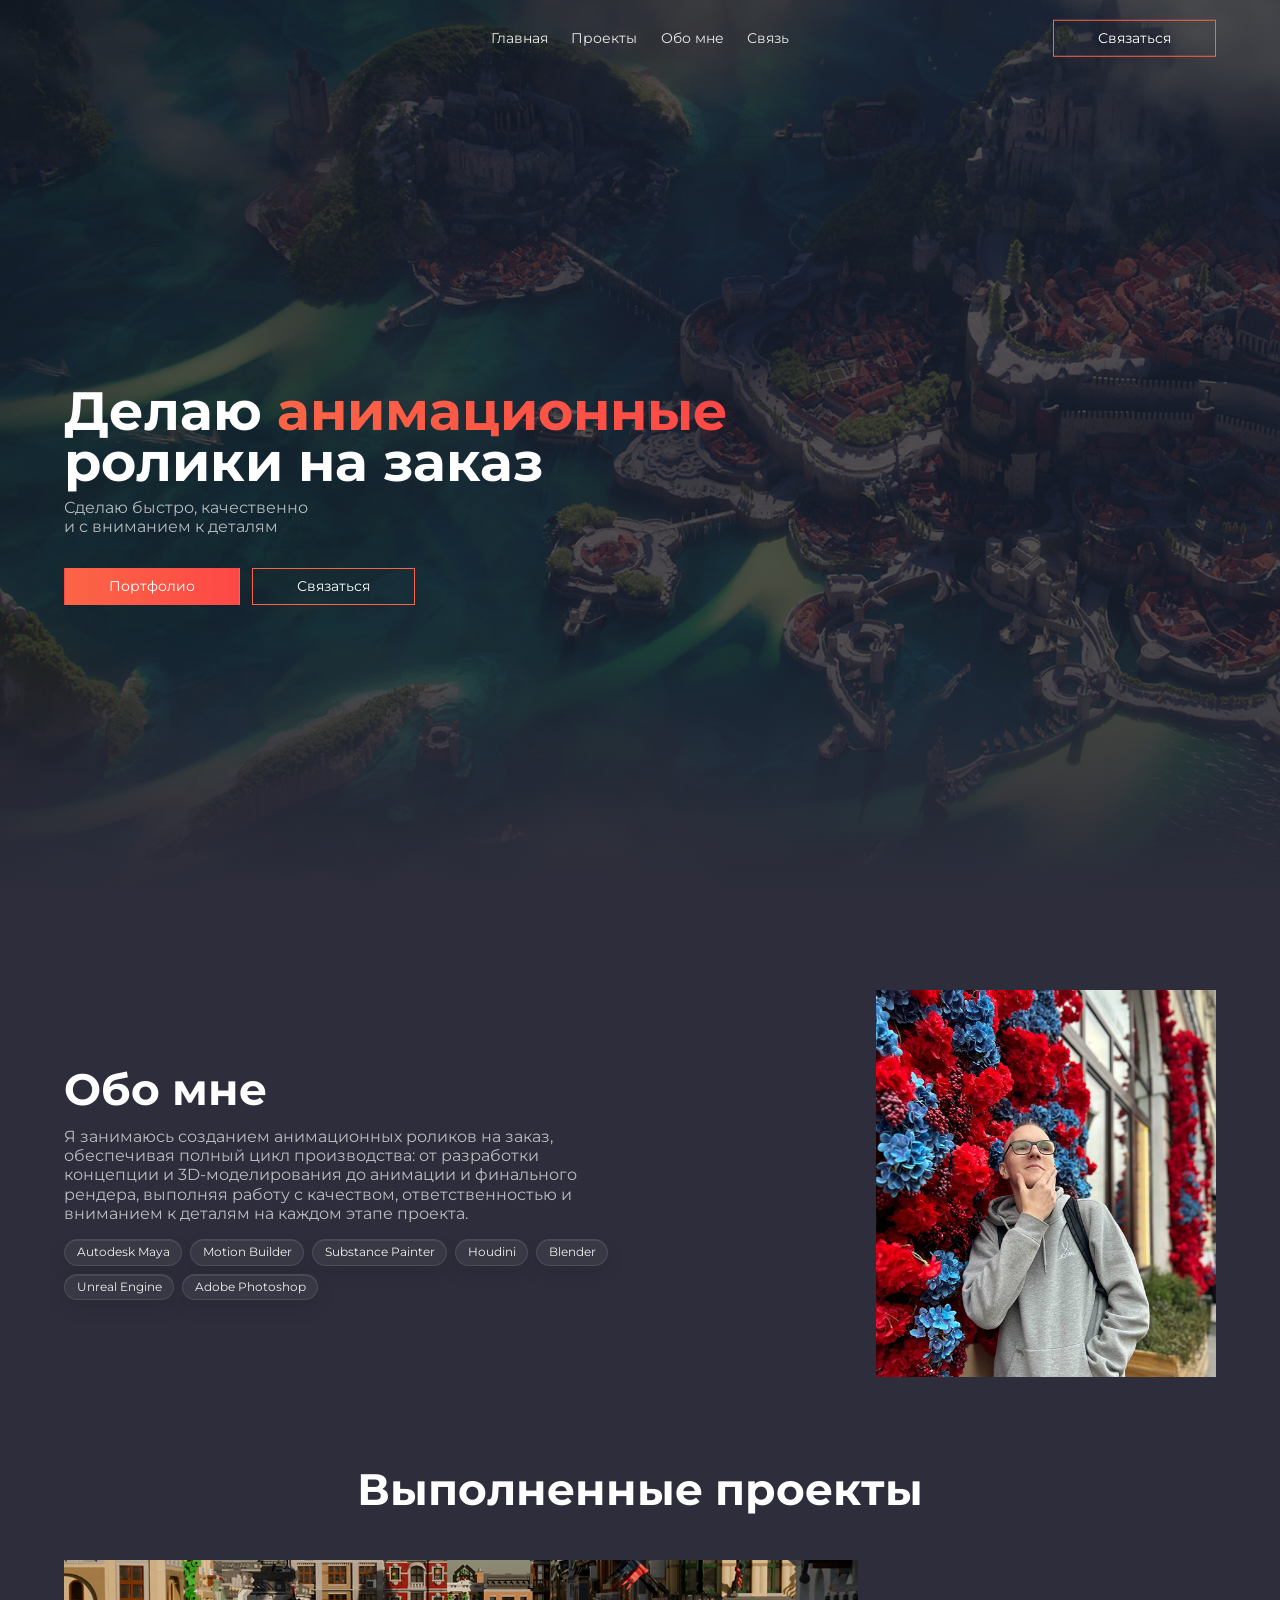
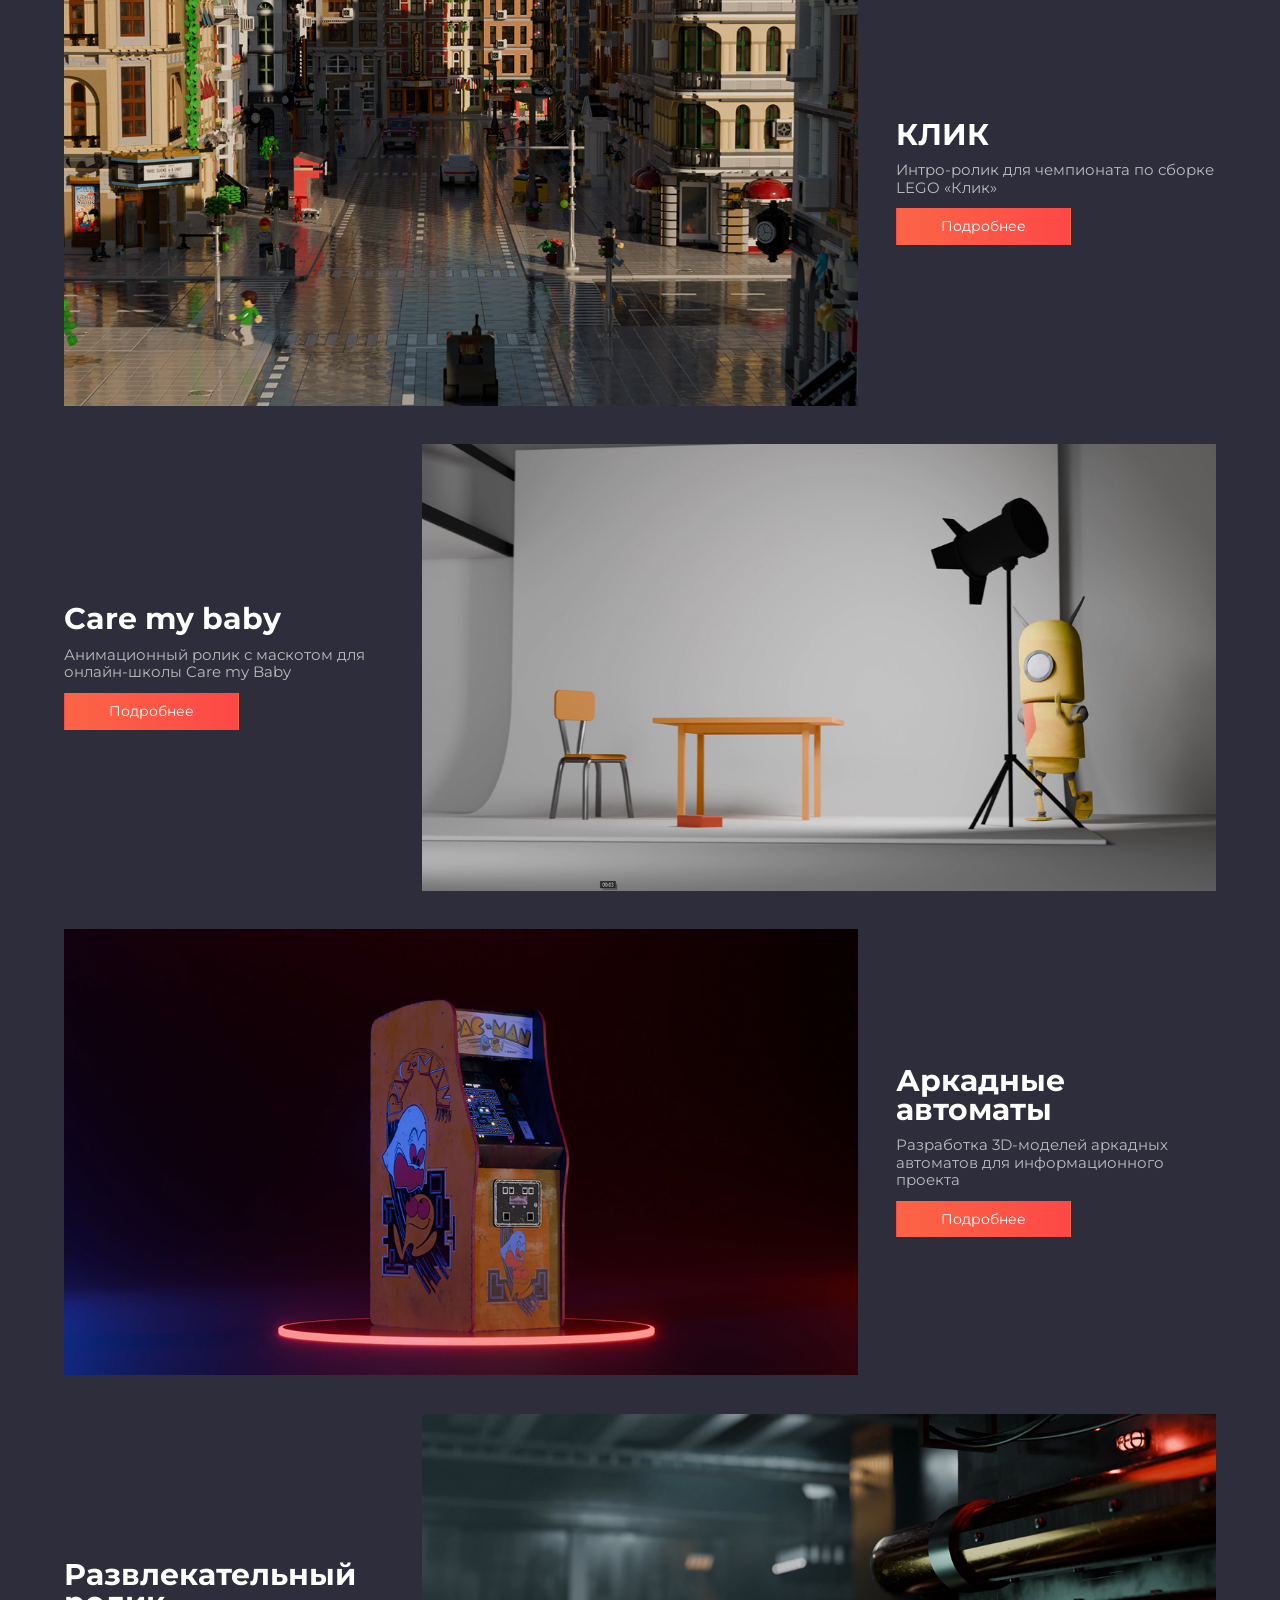
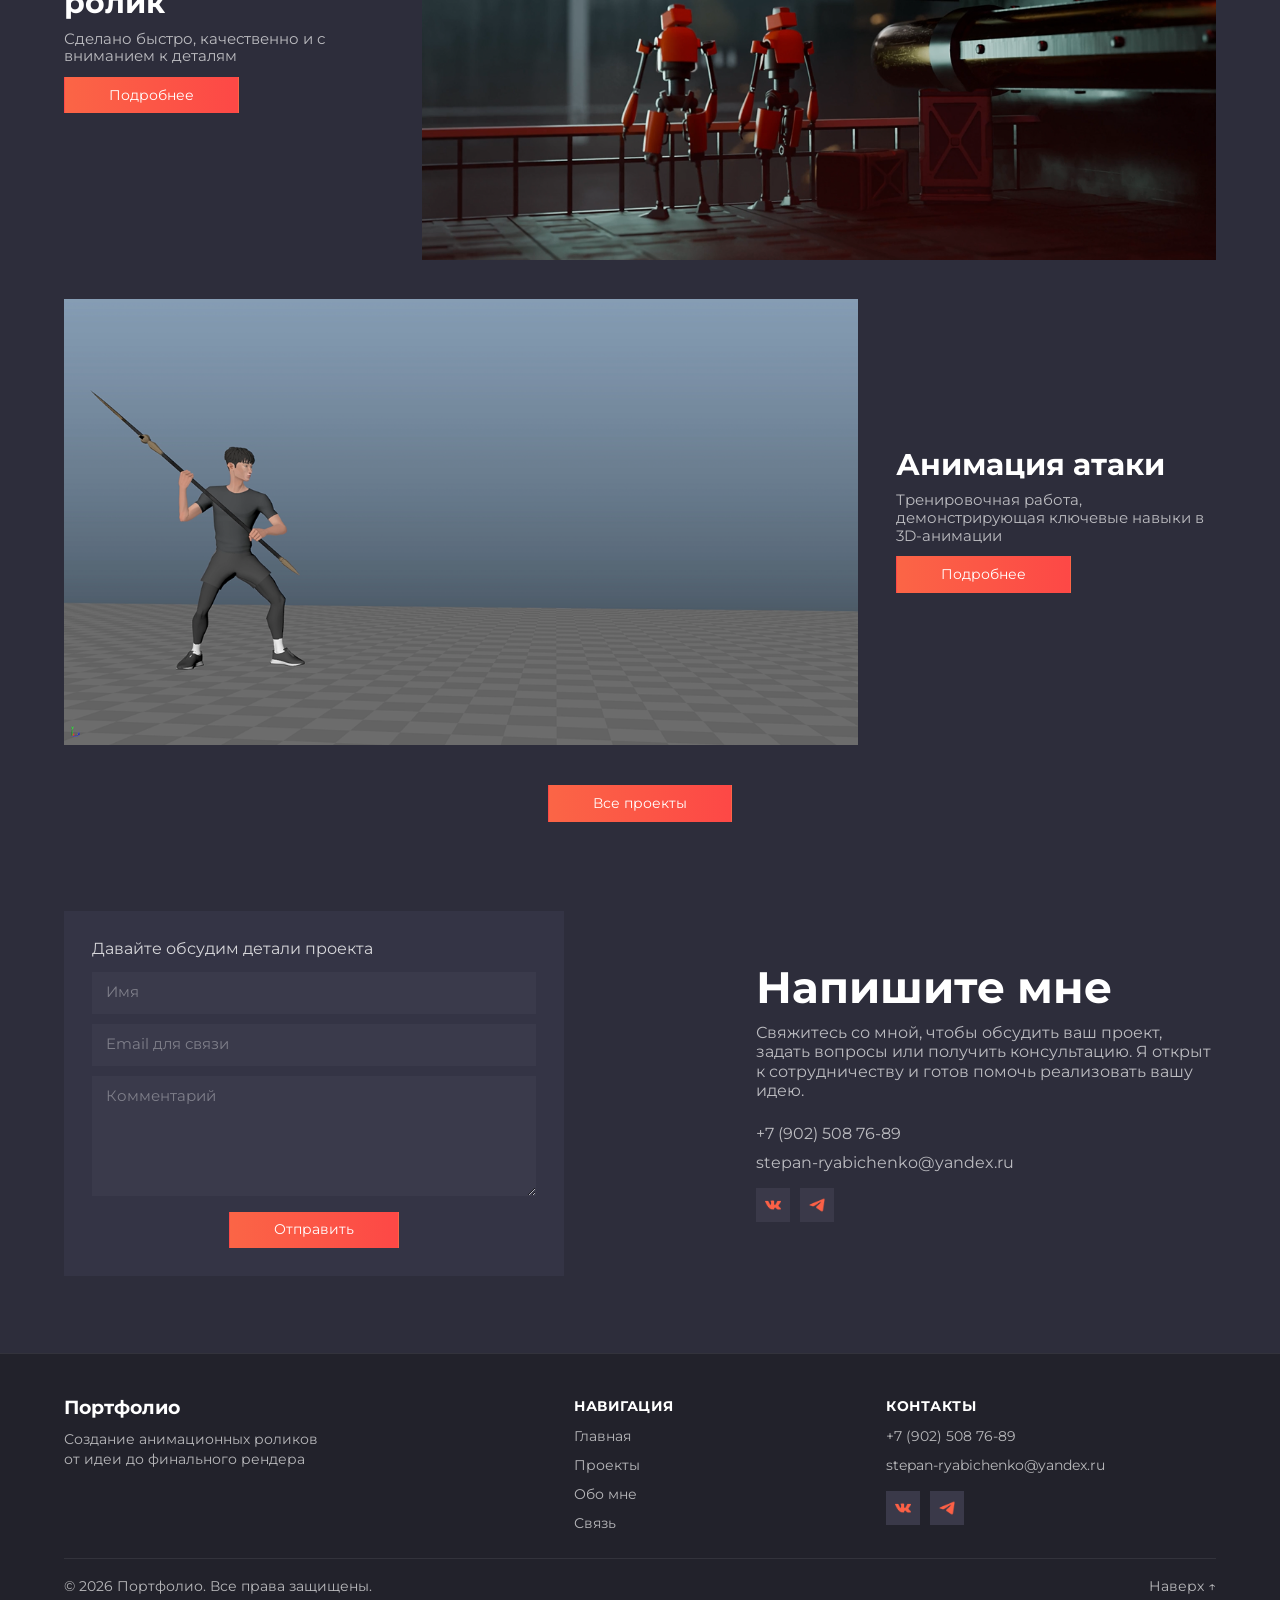
==== commit a84d574d: "bot-update-02" ====
--- a/index.html
+++ b/index.html
@@ -145,17 +145,16 @@
   <section class="contacts section" id="contacts">
     <div class="container contacts__wrapper">
         <form id="contact-form" class="contact-form">
-        <p class="contact-form__title">Давайте обсудим детали проекта</p>
-
-        <input type="text" id="name" placeholder="Имя">
-        <input type="email" id="email" placeholder="Email для связи">
-        <textarea id="message" placeholder="Комментарий"></textarea>
-
-        <button id="submit-btn" class="btn" type="submit">
+          <p class="contact-form__title">Давайте обсудим детали проекта</p>
+
+          <input type="text" id="name" name="name" placeholder="Имя" required>
+          <input type="email" id="email" name="email" placeholder="Email для связи" required>
+          <textarea id="message" name="message" placeholder="Комментарий" required></textarea>
+
+          <button id="submit-btn" class="btn" type="submit">
             Отправить
-        </button>
-
-        <div id="form-status" class="form-status"></div>
+          </button>
+
         </form>
 
       <div class="contacts__content">
@@ -228,6 +227,6 @@
   </div>
 </footer>
 
-  <script src="java/script4.js"></script>
+  <script src="script4.js"></script>
 </body>
 </html>
--- a/style.css
+++ b/style.css
@@ -1106,4 +1106,17 @@
   .project-back {
     font-size: 0.85rem;
   }
+}
+/* BUTTON STATES */
+
+.btn--loading {
+  background: #555 !important;
+  border-color: #555 !important;
+  cursor: default;
+}
+
+.btn--success {
+  background: linear-gradient(to right, #4caf50, #43a047) !important;
+  border-color: transparent !important;
+  cursor: default;
 }
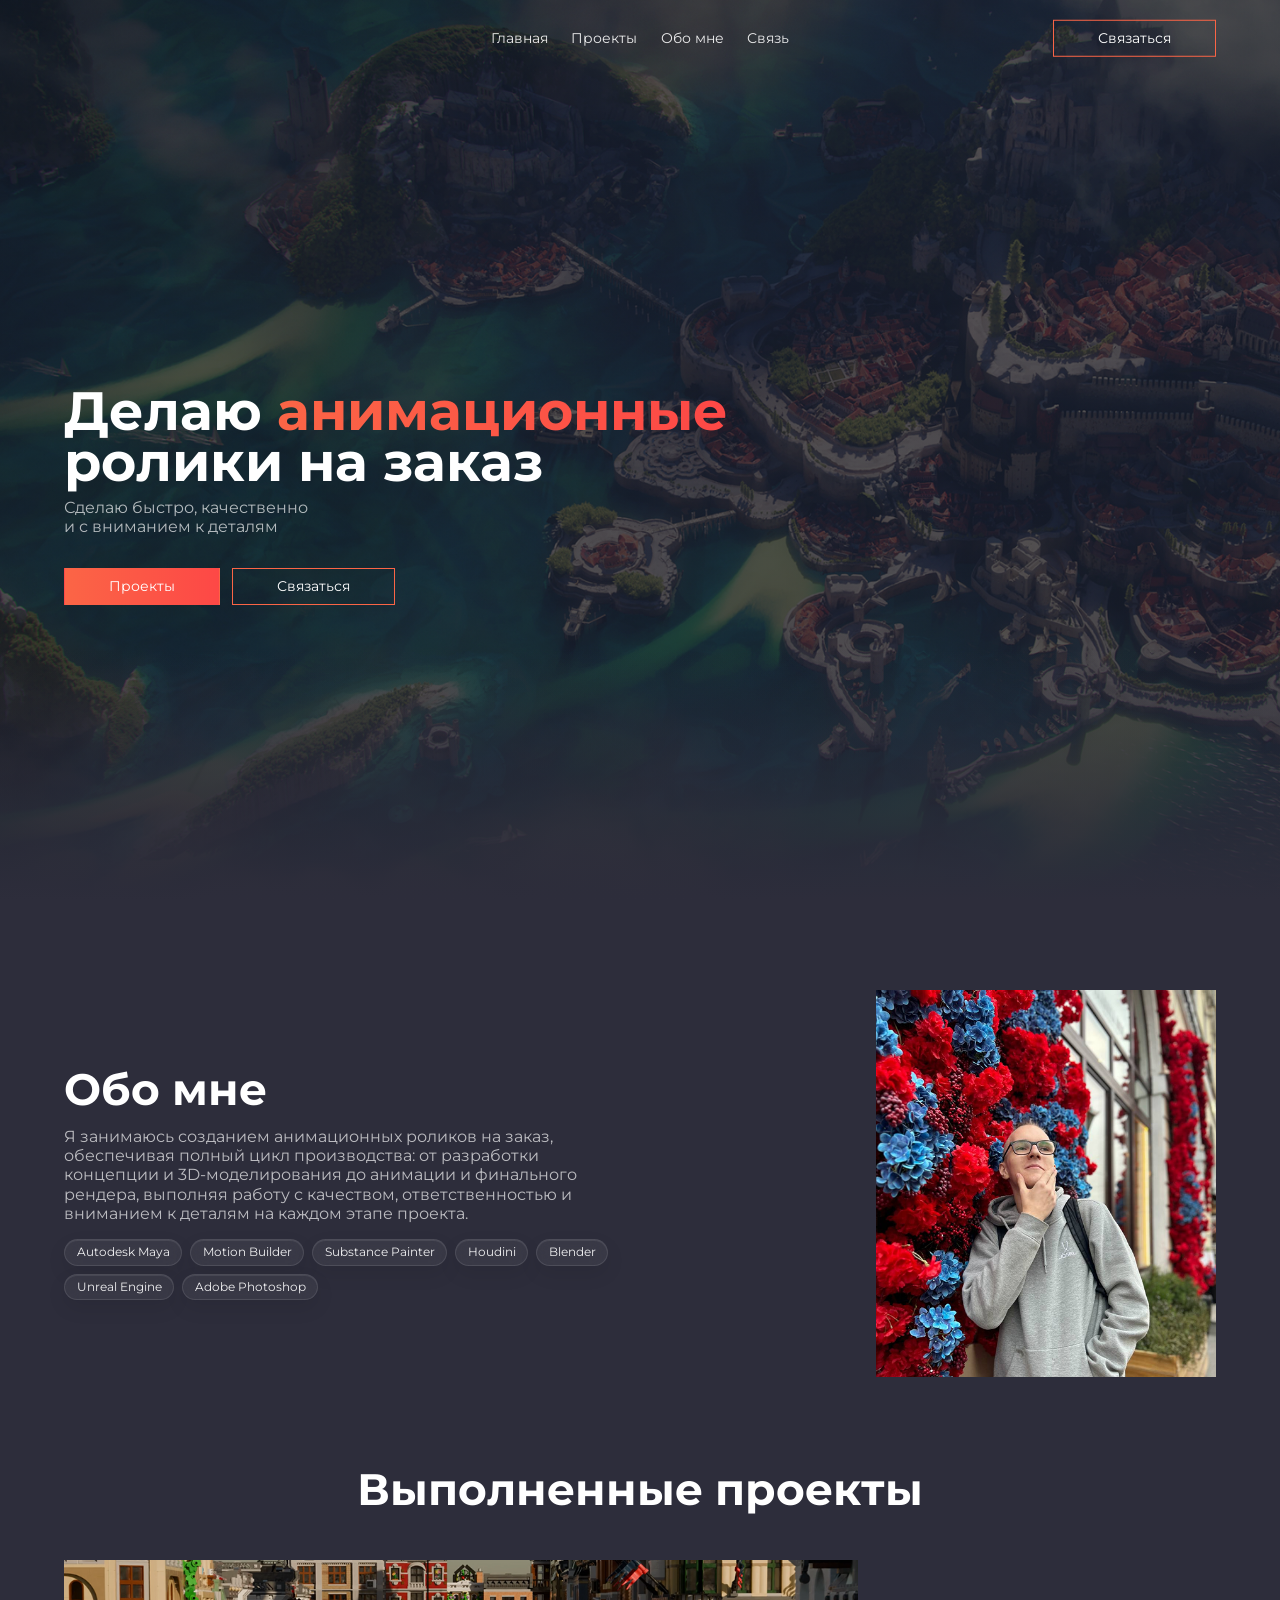
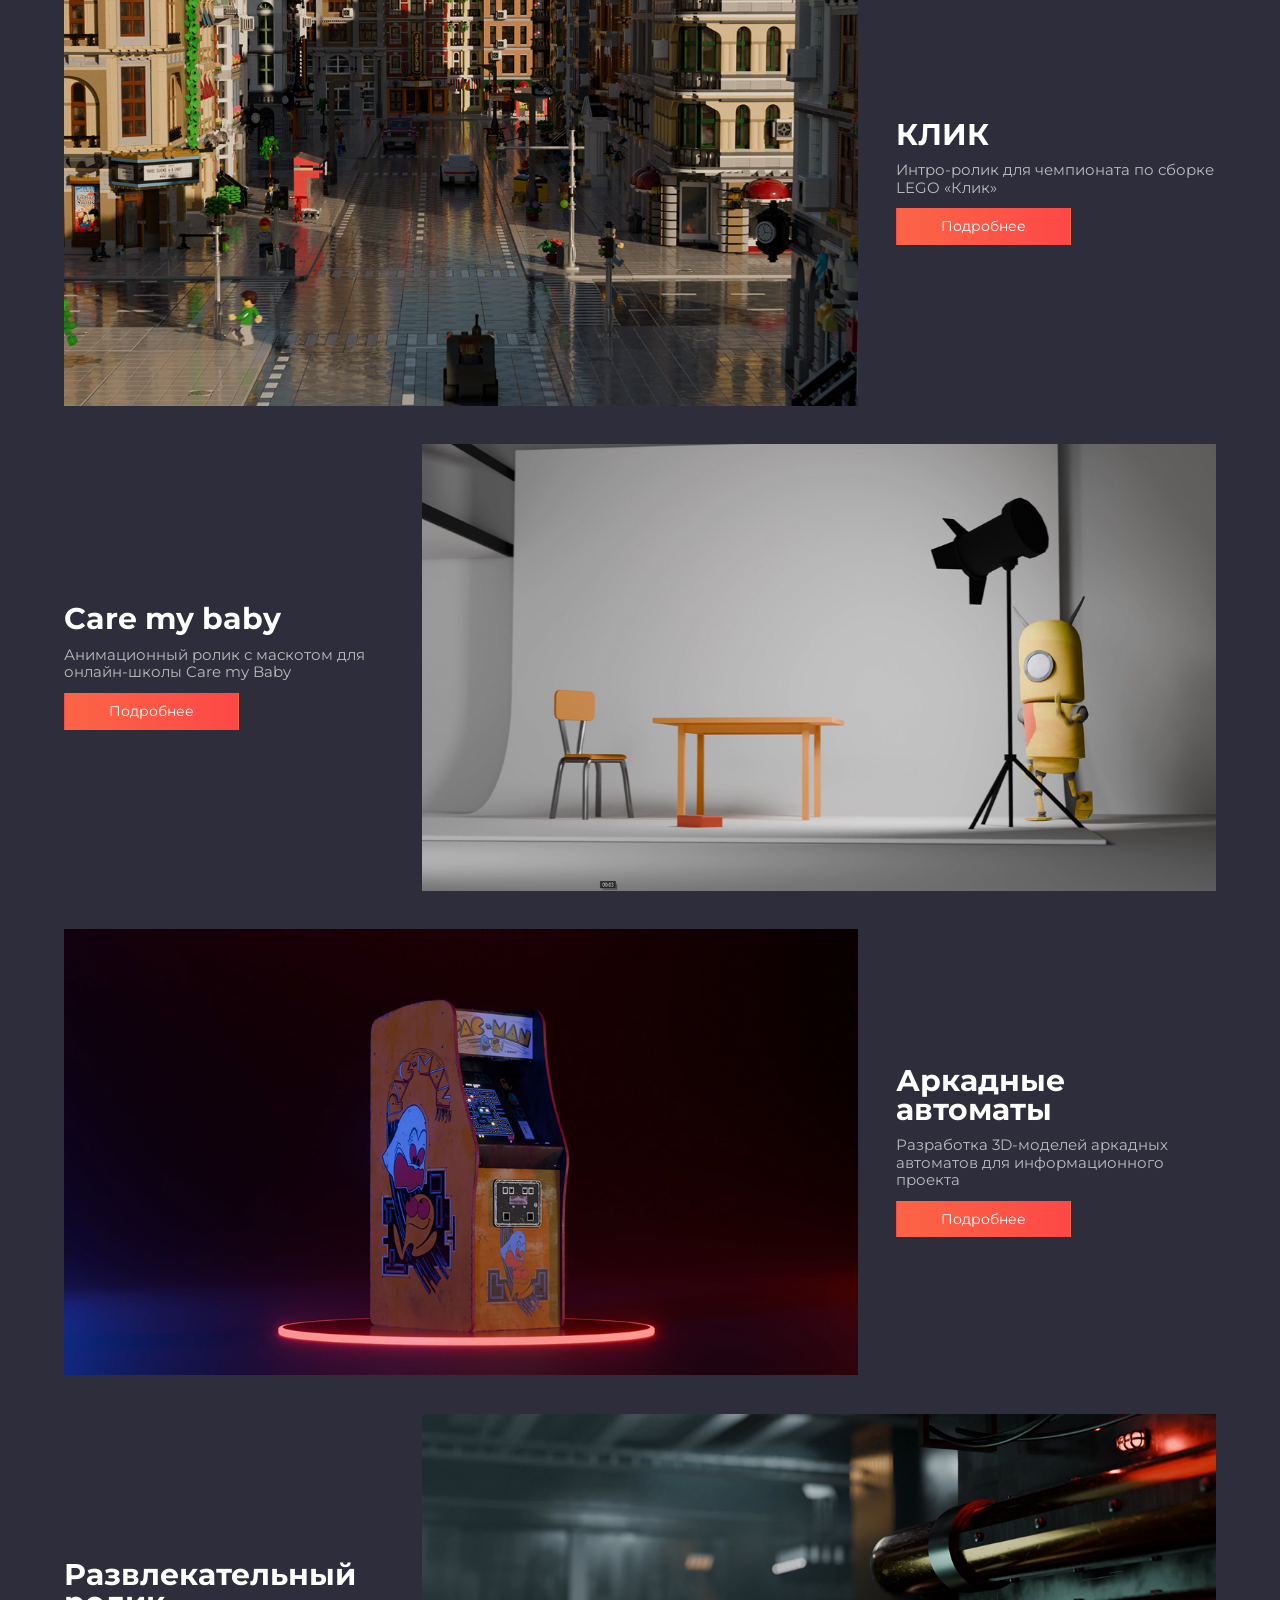
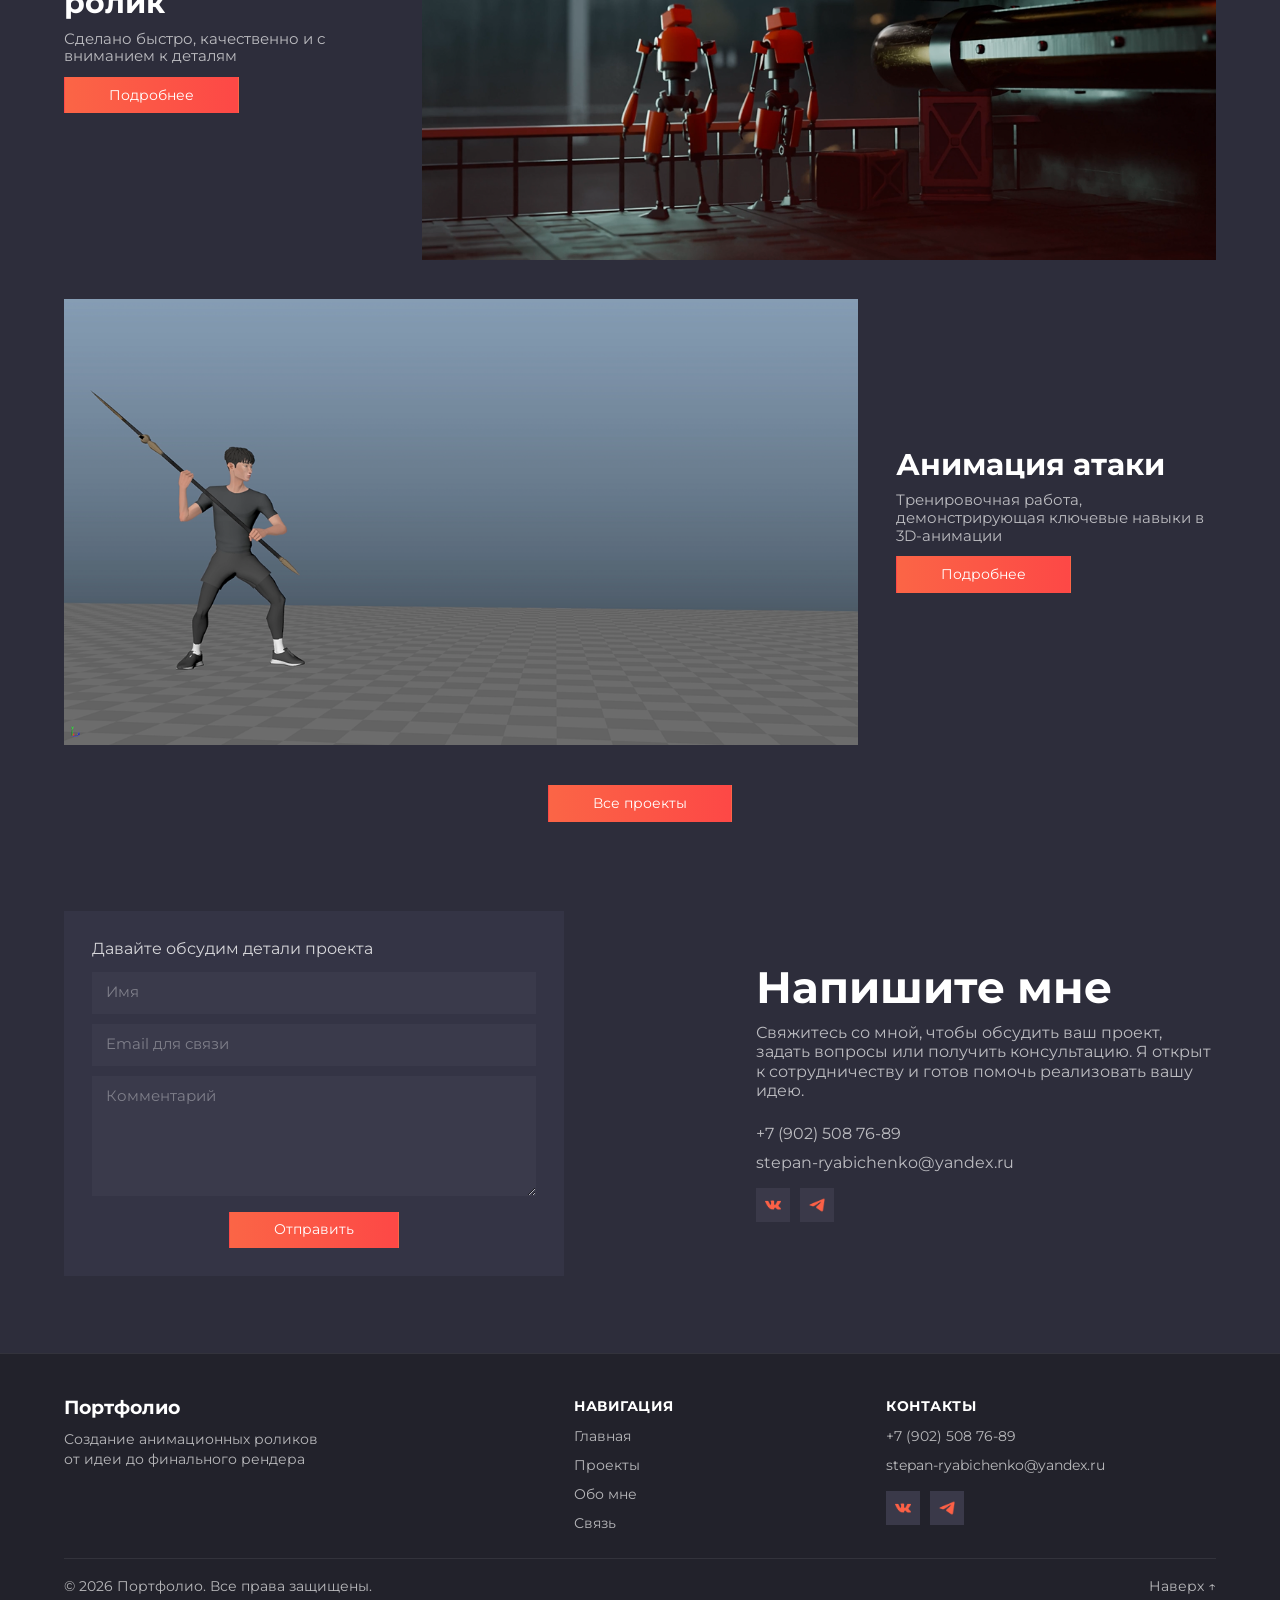
==== commit 5eae3420: "main-button-fix" ====
--- a/index.html
+++ b/index.html
@@ -40,7 +40,7 @@
         </div>
 
         <div class="hero__actions">
-          <a class="btn" href="cases.html">Портфолио</a>
+          <a class="btn" href="cases.html">Проекты</a>
           <a class="btn btn--outline" href="#contacts">Связаться</a>
         </div>
       </div>
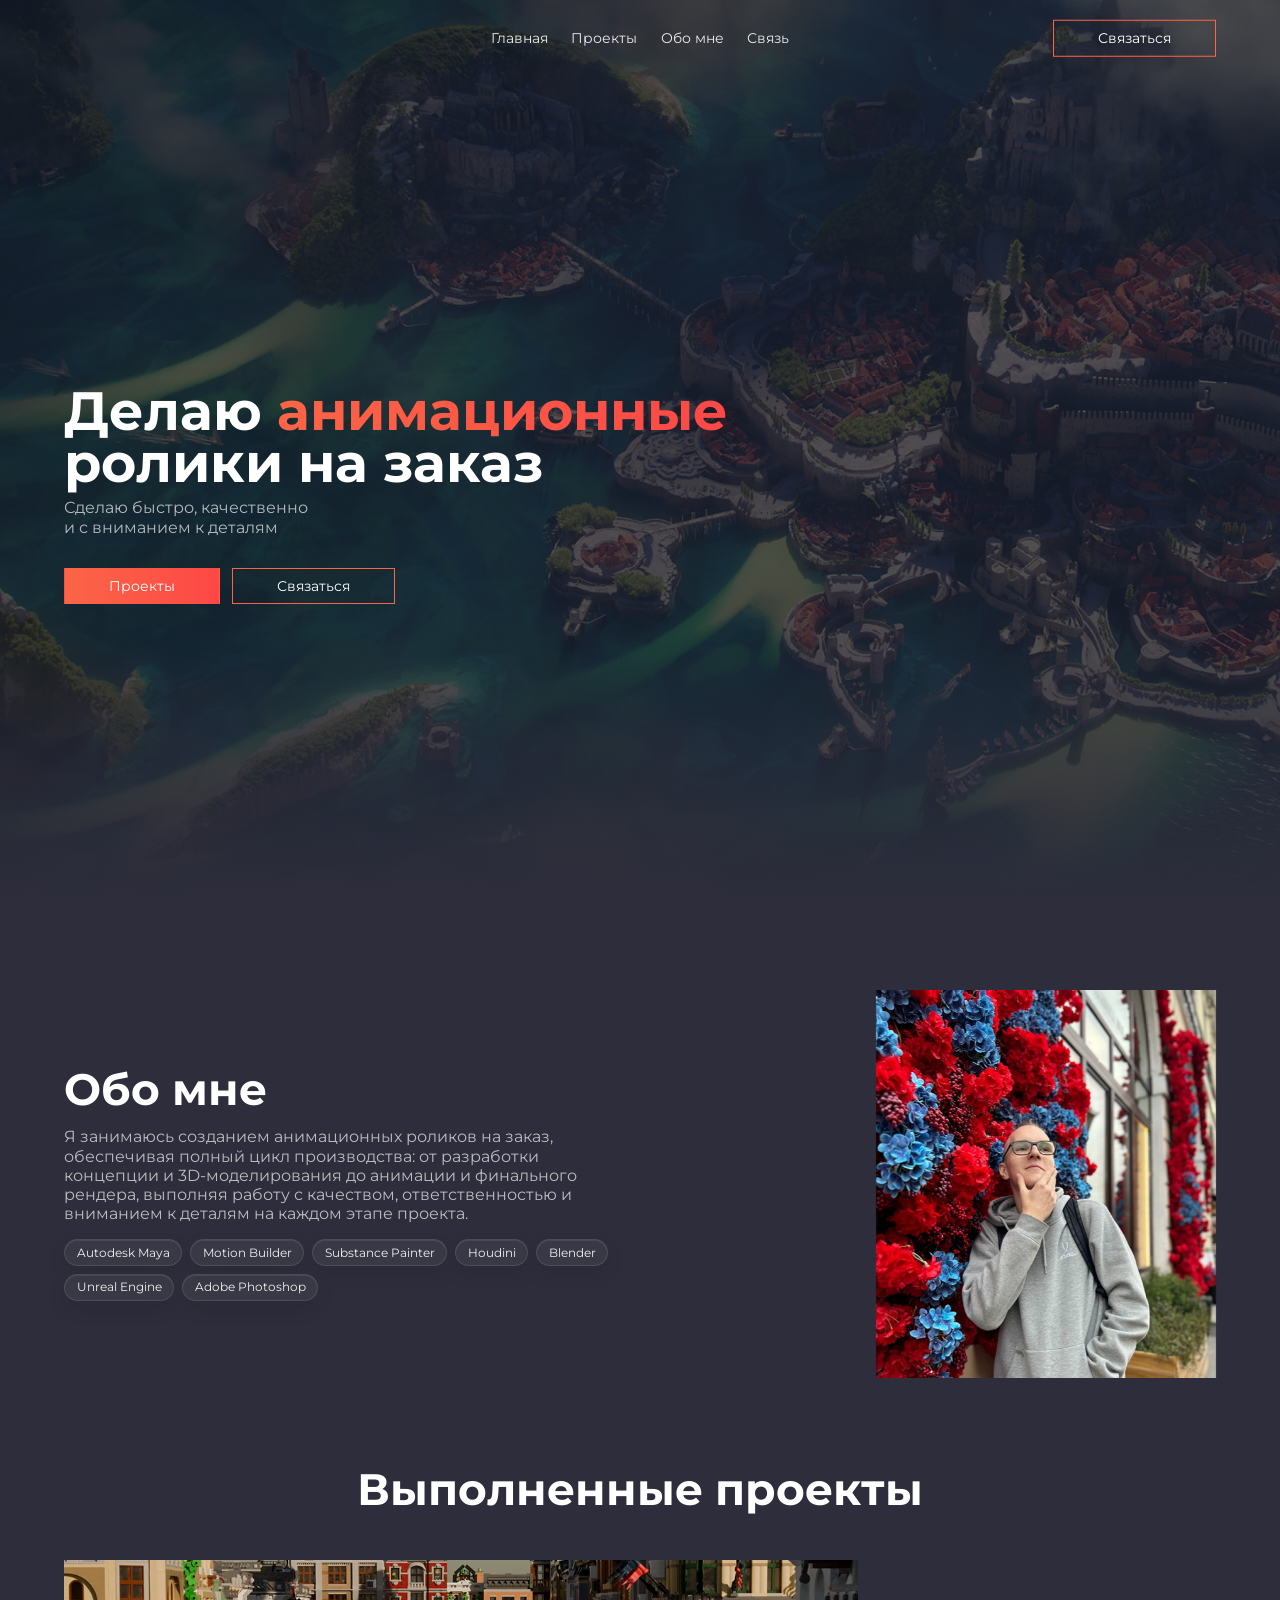
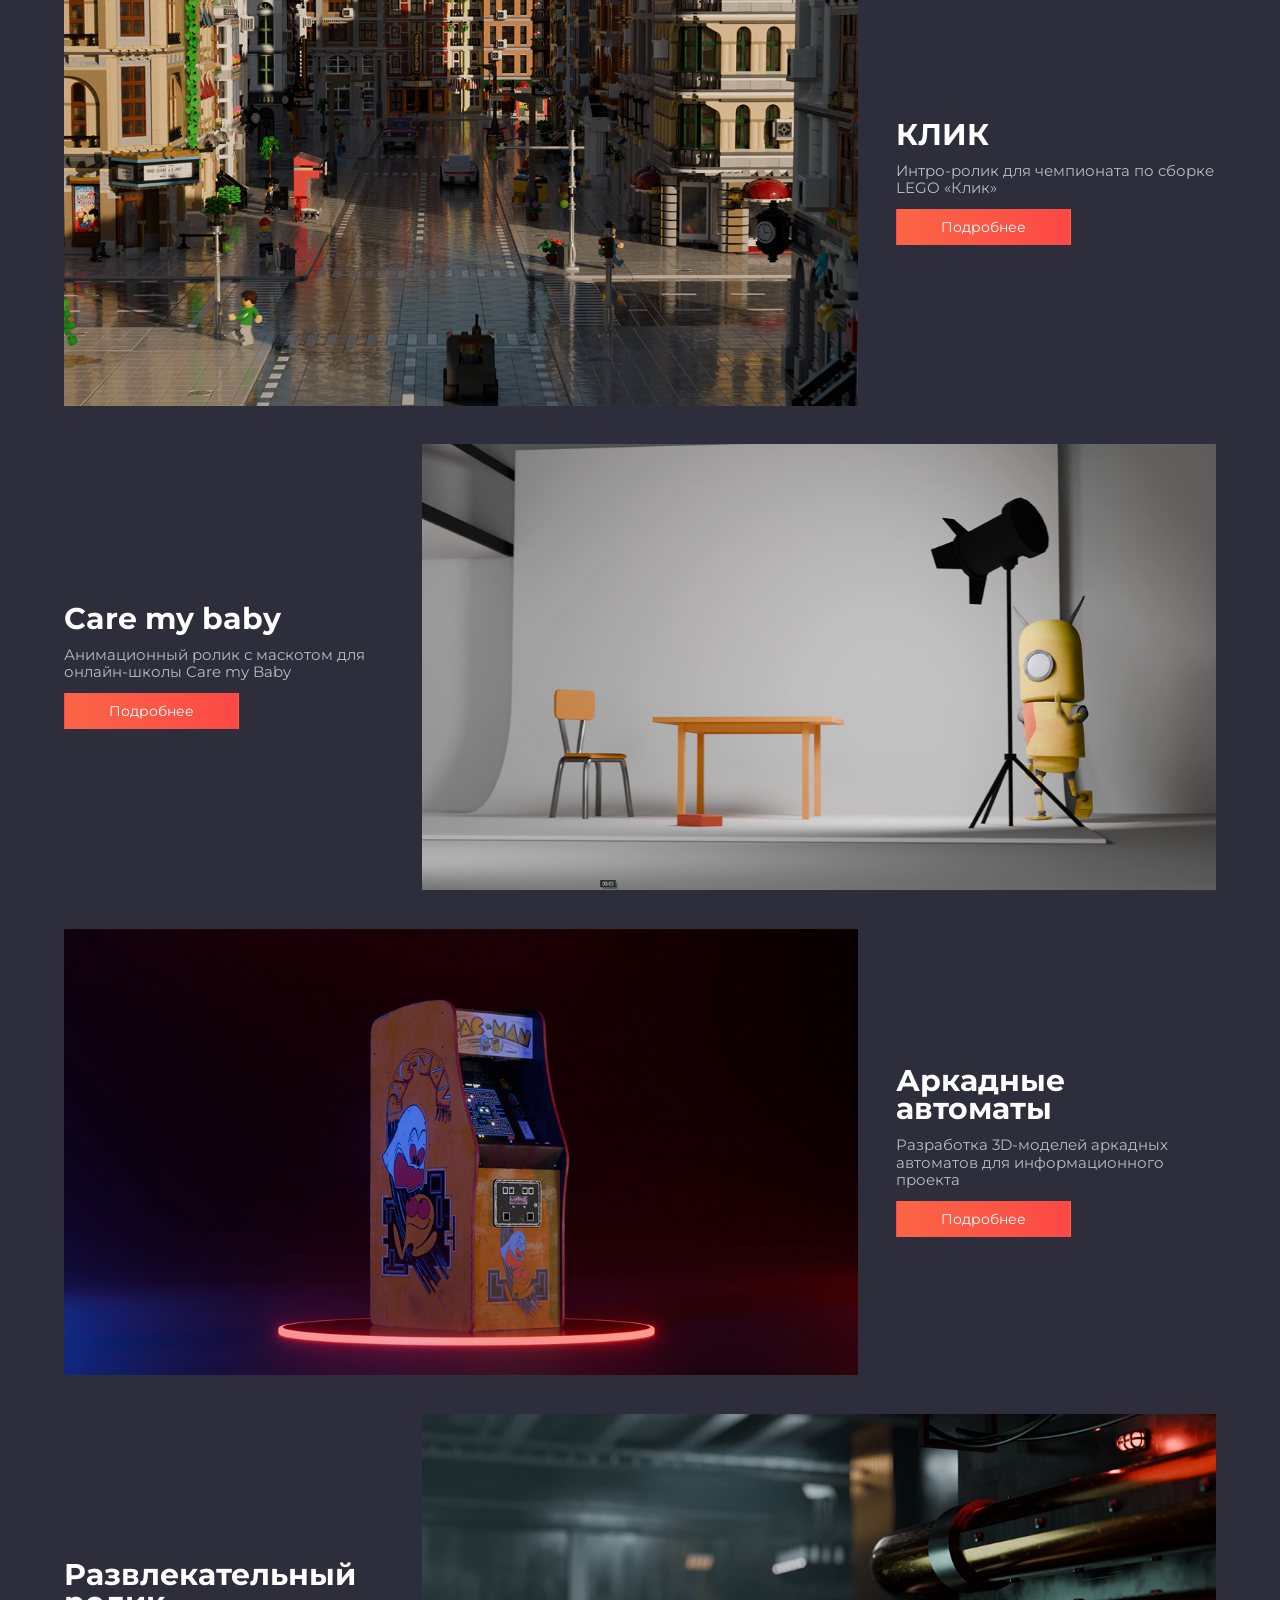
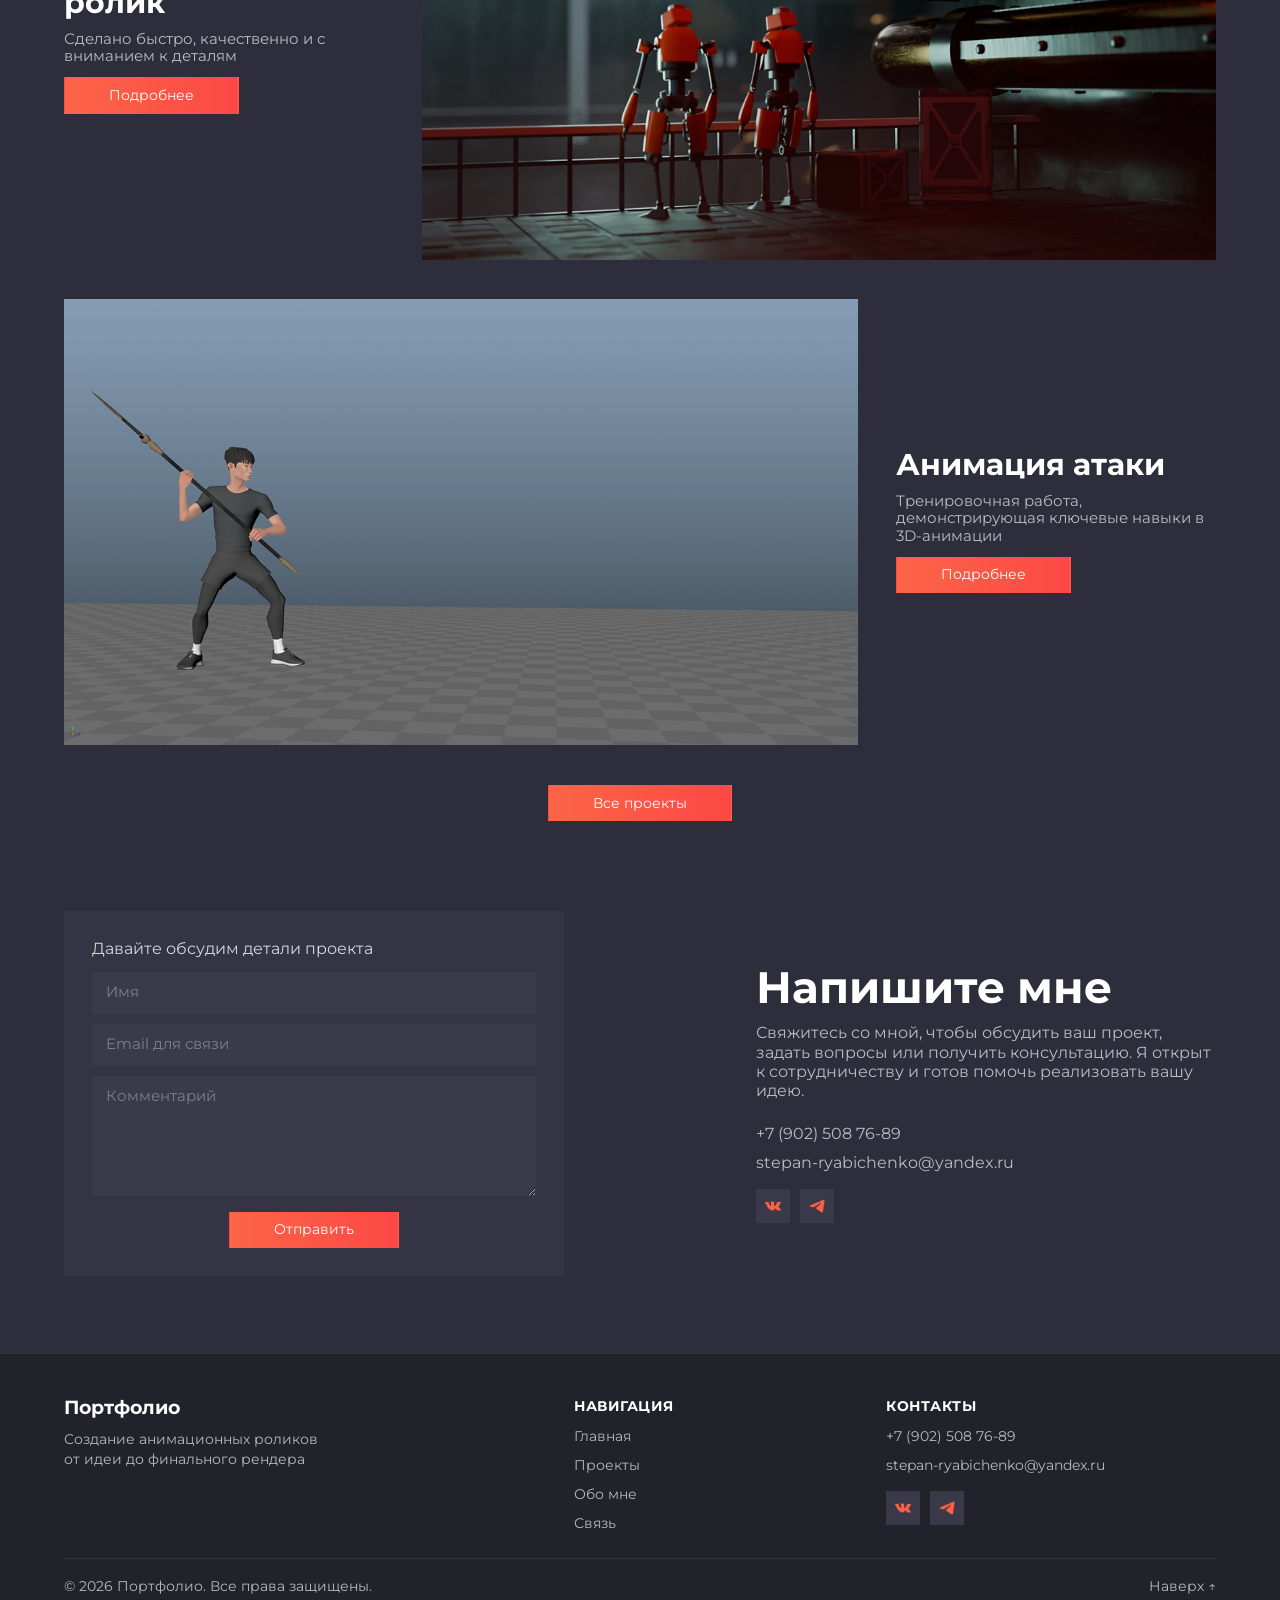
==== commit 007a270a: "feat:animation" ====
--- a/index.html
+++ b/index.html
@@ -24,11 +24,11 @@
   </div>
 </header>
 
- <main>
+<main>
   <section class="hero" id="hero">
     <div class="container">
       <div class="hero__content">
-        <div class="hero__text">
+        <div class="hero__text reveal">
           <h1>
             Делаю <span class="text-gradient">анимационные</span><br>
             ролики на заказ
@@ -39,7 +39,7 @@
           </p>
         </div>
 
-        <div class="hero__actions">
+        <div class="hero__actions reveal reveal-delay-1">
           <a class="btn" href="cases.html">Проекты</a>
           <a class="btn btn--outline" href="#contacts">Связаться</a>
         </div>
@@ -49,7 +49,7 @@
 
   <section class="about section" id="about">
     <div class="container about__wrapper">
-      <div class="about__content">
+      <div class="about__content reveal-left">
         <h2>Обо мне</h2>
         <p>
           Я занимаюсь созданием анимационных роликов на заказ, обеспечивая полный
@@ -69,95 +69,94 @@
         </div>
       </div>
 
-      <div class="about__image">
+      <div class="about__image reveal-right">
         <img src="img/portrait.png" alt="Портрет">
       </div>
     </div>
   </section>
 
-<section class="projects section" id="projects">
-  <div class="container">
-    <h2 class="section-title">Выполненные проекты</h2>
-
-    <div class="projects-list">
-      <article class="project">
-        <div class="project__image">
-          <img src="img/project-01.png" alt="Проект КЛИК">
-        </div>
-        <div class="project__info">
-          <h3>КЛИК</h3>
-          <p>Интро-ролик для чемпионата по сборке LEGO «Клик»</p>
-          <a class="btn" href="project-01.html">Подробнее</a>
-        </div>
-      </article>
-
-      <article class="project project--reverse">
-        <div class="project__image">
-          <img src="img/project-02.png" alt="Проект Care my baby">
-        </div>
-        <div class="project__info">
-          <h3>Care my baby</h3>
-          <p>Анимационный ролик с маскотом для онлайн-школы Care my Baby</p>
-          <a class="btn" href="project-02.html">Подробнее</a>
-        </div>
-      </article>
-
-      <article class="project">
-        <div class="project__image">
-          <img src="img/project-03.png" alt="Аркадные автоматы">
-        </div>
-        <div class="project__info">
-          <h3>Аркадные автоматы</h3>
-          <p>Разработка 3D-моделей аркадных автоматов для информационного проекта</p>
-          <a class="btn" href="project-03.html">Подробнее</a>
-        </div>
-      </article>
-
-      <article class="project project--reverse">
-        <div class="project__image">
-          <img src="img/project-04.png" alt="Развлекательный ролик">
-        </div>
-        <div class="project__info">
-          <h3>Развлекательный ролик</h3>
-          <p>Сделано быстро, качественно и с вниманием к деталям</p>
-          <a class="btn" href="project-04.html">Подробнее</a>
-        </div>
-      </article>
-
-      <article class="project">
-        <div class="project__image">
-          <img src="img/project-05.png" alt="Анимационный ролик">
-        </div>
-        <div class="project__info">
-          <h3>Анимация атаки</h3>
-          <p>Тренировочная работа, демонстрирующая ключевые навыки в 3D-анимации</p>
-          <a class="btn" href="project-05.html">Подробнее</a>
-        </div>
-      </article>
-    </div>
-
-    <div class="projects__actions">
-      <a class="btn" href="cases.html">Все проекты</a>
-    </div>
-  </div>
-</section>
+  <section class="projects section" id="projects">
+    <div class="container">
+      <h2 class="section-title reveal">Выполненные проекты</h2>
+
+      <div class="projects-list">
+        <article class="project reveal">
+          <div class="project__image">
+            <img src="img/project-01.png" alt="Проект КЛИК">
+          </div>
+          <div class="project__info">
+            <h3>КЛИК</h3>
+            <p>Интро-ролик для чемпионата по сборке LEGO «Клик»</p>
+            <a class="btn" href="project-01.html">Подробнее</a>
+          </div>
+        </article>
+
+        <article class="project project--reverse reveal">
+          <div class="project__image">
+            <img src="img/project-02.png" alt="Проект Care my baby">
+          </div>
+          <div class="project__info">
+            <h3>Care my baby</h3>
+            <p>Анимационный ролик с маскотом для онлайн-школы Care my Baby</p>
+            <a class="btn" href="project-02.html">Подробнее</a>
+          </div>
+        </article>
+
+        <article class="project reveal">
+          <div class="project__image">
+            <img src="img/project-03.png" alt="Аркадные автоматы">
+          </div>
+          <div class="project__info">
+            <h3>Аркадные автоматы</h3>
+            <p>Разработка 3D-моделей аркадных автоматов для информационного проекта</p>
+            <a class="btn" href="project-03.html">Подробнее</a>
+          </div>
+        </article>
+
+        <article class="project project--reverse reveal">
+          <div class="project__image">
+            <img src="img/project-04.png" alt="Развлекательный ролик">
+          </div>
+          <div class="project__info">
+            <h3>Развлекательный ролик</h3>
+            <p>Сделано быстро, качественно и с вниманием к деталям</p>
+            <a class="btn" href="project-04.html">Подробнее</a>
+          </div>
+        </article>
+
+        <article class="project reveal">
+          <div class="project__image">
+            <img src="img/project-05.png" alt="Анимационный ролик">
+          </div>
+          <div class="project__info">
+            <h3>Анимация атаки</h3>
+            <p>Тренировочная работа, демонстрирующая ключевые навыки в 3D-анимации</p>
+            <a class="btn" href="project-05.html">Подробнее</a>
+          </div>
+        </article>
+      </div>
+
+      <div class="projects__actions reveal">
+        <a class="btn" href="cases.html">Все проекты</a>
+      </div>
+    </div>
+  </section>
 
   <section class="contacts section" id="contacts">
     <div class="container contacts__wrapper">
-        <form id="contact-form" class="contact-form">
-          <p class="contact-form__title">Давайте обсудим детали проекта</p>
-
-          <input type="text" id="name" name="name" placeholder="Имя" required>
-          <input type="email" id="email" name="email" placeholder="Email для связи" required>
-          <textarea id="message" name="message" placeholder="Комментарий" required></textarea>
-
-          <button id="submit-btn" class="btn" type="submit">
-            Отправить
-          </button>
-
-        </form>
-
-      <div class="contacts__content">
+      <form id="contact-form" class="contact-form reveal-right">
+        <p class="contact-form__title">Давайте обсудим детали проекта</p>
+
+        <input type="text" id="name" name="name" placeholder="Имя" required>
+        <input type="email" id="email" name="email" placeholder="Email для связи" required>
+        <textarea id="message" name="message" placeholder="Комментарий" required></textarea>
+
+        <button id="submit-btn" class="btn" type="submit">
+          Отправить
+        </button>
+      </form>
+
+      <div class="contacts__content reveal-left">
         <h2>Напишите мне</h2>
         <p>
           Свяжитесь со мной, чтобы обсудить ваш проект, задать вопросы или получить
@@ -227,6 +226,7 @@
   </div>
 </footer>
 
-  <script src="script4.js"></script>
+<script src="script4.js"></script>
+<script src="scroll-animations.js"></script>
 </body>
 </html>
--- a/style.css
+++ b/style.css
@@ -1119,4 +1119,72 @@
   background: linear-gradient(to right, #4caf50, #43a047) !important;
   border-color: transparent !important;
   cursor: default;
+}
+/* SCROLL ANIMATION */
+
+.reveal {
+  opacity: 0;
+  transform: translateY(36px);
+  transition:
+    opacity 0.8s ease,
+    transform 0.8s ease;
+  will-change: opacity, transform;
+}
+
+.reveal.is-visible {
+  opacity: 1;
+  transform: translateY(0);
+}
+
+.reveal-left {
+  opacity: 0;
+  transform: translateX(-40px);
+  transition:
+    opacity 0.8s ease,
+    transform 0.8s ease;
+  will-change: opacity, transform;
+}
+
+.reveal-left.is-visible {
+  opacity: 1;
+  transform: translateX(0);
+}
+
+.reveal-right {
+  opacity: 0;
+  transform: translateX(40px);
+  transition:
+    opacity 0.8s ease,
+    transform 0.8s ease;
+  will-change: opacity, transform;
+}
+
+.reveal-right.is-visible {
+  opacity: 1;
+  transform: translateX(0);
+}
+
+.reveal-delay-1 {
+  transition-delay: 0.1s;
+}
+
+.reveal-delay-2 {
+  transition-delay: 0.2s;
+}
+
+.reveal-delay-3 {
+  transition-delay: 0.3s;
+}
+
+@media (prefers-reduced-motion: reduce) {
+  .reveal,
+  .reveal-left,
+  .reveal-right,
+  .reveal-delay-1,
+  .reveal-delay-2,
+  .reveal-delay-3 {
+    opacity: 1;
+    transform: none;
+    transition: none;
+  }
 }
